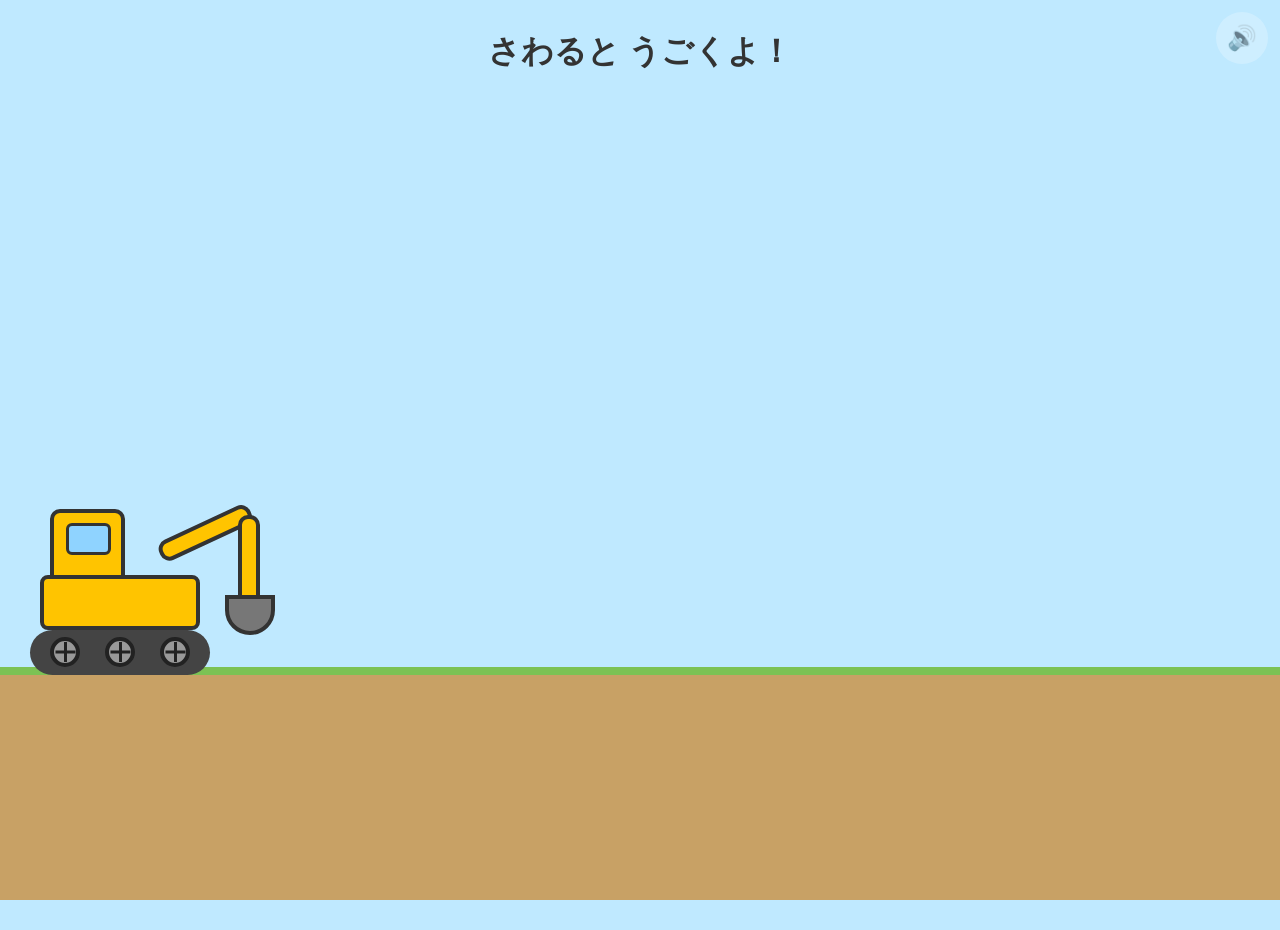
==== games/01-shovel/index.html @ 9fcbe7c7 "はたらくくるまゲームを初めて公開（トップ画面とショベルカー） - トップ画面（index.html）を追加 - ショベルカーのゲーム（games/01-shovel/index.html）を追加  C" ====
<!DOCTYPE html>
<html lang="ja">
<head>
  <meta charset="UTF-8">
  <!-- スマホやタブレットでもちょうどいい大きさで表示するための設定 -->
  <meta name="viewport" content="width=device-width, initial-scale=1.0, user-scalable=no">
  <title>はたらくくるま れんしゅう</title>

  <style>
    /* ===== 画面全体 ===== */
    html, body {
      touch-action: none;            /* 2本指の拡大・ダブルタップ拡大・スクロールを止める */
      overscroll-behavior: none;     /* 画面のはしを引っぱったときの「びよーん」を止める */
    }

    body {
      margin: 0;
      height: 100vh;                 /* 古いブラウザ用 */
      height: 100dvh;                /* アドレスバーの出し入れに合わせた高さ */
      overflow: hidden;              /* はみ出してもスクロールバーを出さない */
      background: #bfe9ff;           /* 空の色 */
      font-family: sans-serif;
      -webkit-user-select: none;     /* 連打しても文字が選択されないように（Safari用） */
      user-select: none;
      -webkit-touch-callout: none;   /* 長押ししてもメニューが出ないように（iPhone/iPad用） */
      -webkit-tap-highlight-color: transparent; /* タップ時の青いハイライトを消す */
    }

    /* 上に出すメッセージ */
    .message {
      text-align: center;
      font-size: clamp(20px, 6vw, 32px); /* 画面がせまいときは文字を少し小さく（20〜32px） */
      padding: 0 80px;               /* 右上の音ボタンと重ならないように、左右をあける */
      font-weight: bold;
      color: #333;
      margin-top: 30px;
      position: relative;            /* z-index を効かせるために必要 */
      z-index: 1;                    /* 車や地面と重なっても、文字を手前に出す */
    }

    /* 地面 */
    .ground {
      position: absolute;
      left: 0;
      right: 0;
      bottom: 0;
      height: 25vh;
      height: 25dvh;
      background: #c8a165;           /* 土の色 */
      border-top: 8px solid #7cc254; /* 草の色 */
    }

    /* ===== ショベルカー全体 =====
       3つの箱を重ねて、役割を分けています。
         .shovel        … 左右の「位置」を受け持つ（右に動く）
         .shovel-size   … 「大きさ」を受け持つ（小さい画面では縮める）
         .shovel-wobble … 「ぷるぷる」を受け持つ（待っているあいだ揺れる）
       1つの箱で全部やろうとすると、動きどうしがぶつかるためです。 */
    .shovel {
      position: absolute;
      left: 0;
      bottom: 25vh;
      bottom: 25dvh;                 /* 地面の上に乗せる */
      width: 260px;
      height: 200px;
      /* 動く速さ（transition）は、距離に合わせて JavaScript の moveTo で決めています */
    }

    .shovel-size,
    .shovel-wobble {
      position: absolute;
      inset: 0;                      /* 親の箱いっぱいに広げる */
    }

    .shovel-size {
      transform-origin: left bottom; /* 縮めるときは左下を基準にする（地面から浮かないように） */
    }

    .shovel-wobble {
      transform-origin: center bottom;
    }

    /* 待っているあいだ（.waiting が付いているあいだ）だけ、ぷるぷる揺らす */
    .shovel.waiting .shovel-wobble {
      animation: purupuru 0.5s ease-in-out infinite;
    }

    @keyframes purupuru {
      0%   { transform: translateY(0)    rotate(0deg); }
      25%  { transform: translateY(-4px) rotate(-1.5deg); }
      50%  { transform: translateY(0)    rotate(0deg); }
      75%  { transform: translateY(-4px) rotate(1.5deg); }
      100% { transform: translateY(0)    rotate(0deg); }
    }

    /* キャタピラ（足回り） */
    .track {
      position: absolute;
      left: 10px;
      bottom: 0;
      width: 180px;
      height: 45px;
      background: #444;
      border-radius: 25px;           /* 角を丸くしてカプセル形に */
    }

    /* キャタピラの中の車輪（丸） */
    .wheel {
      position: absolute;
      bottom: 8px;
      width: 30px;
      height: 30px;
      background: #999;
      border: 4px solid #222;
      border-radius: 50%;            /* 50% にすると丸になる */
      box-sizing: border-box;
    }
    .wheel1 { left: 20px; }
    .wheel2 { left: 75px; }
    .wheel3 { left: 130px; }

    /* 車体（黄色い四角） */
    .body {
      position: absolute;
      left: 20px;
      bottom: 45px;
      width: 160px;
      height: 55px;
      background: #ffc400;
      border: 4px solid #333;
      border-radius: 8px;
      box-sizing: border-box;
    }

    /* 運転席 */
    .cab {
      position: absolute;
      left: 30px;
      bottom: 96px;
      width: 75px;
      height: 70px;
      background: #ffc400;
      border: 4px solid #333;
      border-radius: 10px 10px 0 0;
      box-sizing: border-box;
    }

    /* 運転席の窓 */
    .window {
      position: absolute;
      left: 12px;
      top: 10px;
      width: 45px;
      height: 32px;
      background: #8fd3ff;
      border: 3px solid #333;
      border-radius: 6px;
      box-sizing: border-box;
    }

    /* アーム（腕）：ななめに傾けた細長い四角 */
    .arm {
      position: absolute;
      left: 140px;
      bottom: 110px;
      width: 100px;
      height: 22px;
      background: #ffc400;
      border: 4px solid #333;
      border-radius: 10px;
      box-sizing: border-box;
      transform-origin: left center; /* 左はしを支点にして回す */
      transform: rotate(-25deg);
    }

    /* 先っぽのアーム（下向き） */
    .arm2 {
      position: absolute;
      left: 218px;
      bottom: 70px;
      width: 22px;
      height: 90px;
      background: #ffc400;
      border: 4px solid #333;
      border-radius: 10px;
      box-sizing: border-box;
    }

    /* バケット（土をすくう部分） */
    .bucket {
      position: absolute;
      left: 205px;
      bottom: 40px;
      width: 50px;
      height: 40px;
      background: #777;
      border: 4px solid #333;
      border-radius: 0 0 25px 25px;  /* 下だけ丸くしてお椀の形に */
      box-sizing: border-box;
    }

    /* ===== 車輪が回る ===== */
    /* 車輪の中の十字の線（スポーク）。これがあると、回っているのが目で見てわかる */
    .wheel::before,
    .wheel::after {
      content: "";
      position: absolute;
      left: 50%;
      top: 1px;
      bottom: 1px;
      width: 3px;
      margin-left: -1.5px;
      background: #222;
    }
    .wheel::after {
      transform: rotate(90deg);      /* 2本目は横向きにして十字にする */
    }

    /* 車が動いているあいだ（.moving が付いているあいだ）だけ、車輪を回す */
    .shovel.moving .wheel {
      animation: kururu 0.5s linear infinite;
    }
    @keyframes kururu {
      from { transform: rotate(0deg); }
      to   { transform: rotate(360deg); }
    }

    /* ===== アームが動く ===== */
    /* アーム・先っぽのアーム・バケットをひとまとめにした箱。
       アームのつけね（左から140px、上から79px）を支点にして回す */
    .arm-group {
      position: absolute;
      inset: 0;
      transform-origin: 140px 79px;
    }
    /* .scoop が付いたら、1回だけ「ガシャン」と下がって戻る */
    .arm-group.scoop {
      animation: gashan 0.5s ease-in-out;
    }
    @keyframes gashan {
      0%   { transform: rotate(0deg); }
      40%  { transform: rotate(20deg); }  /* 下がりきったところ（ここで「ガシャン」の音） */
      100% { transform: rotate(0deg); }
    }

    /* ===== 音を消すボタン（右上） ===== */
    .mute-btn {
      position: fixed;
      top: 12px;
      right: 12px;
      z-index: 2;                    /* いちばん手前に出す */
      width: 52px;
      height: 52px;
      padding: 0;
      border: 3px solid transparent;
      border-radius: 50%;
      background: rgba(255, 255, 255, 0.4);
      font-size: 24px;
      line-height: 1;
      opacity: 0.6;                  /* 音が出ているときは目立たせない（子どもが気にしないように） */
      cursor: pointer;
      transition: transform 0.2s;
    }
    /* 長押ししているあいだ、2秒かけて少しずつ大きくなる（「押せているよ」の合図） */
    .mute-btn.pressing {
      transform: scale(1.3);
      transition: transform 2s linear;
    }
    /* 音を消しているときは、はっきり見えるようにする */
    .mute-btn.muted {
      width: 64px;
      height: 64px;
      font-size: 32px;
      opacity: 1;
      background: #fff;
      border-color: #e53935;         /* 赤いふち */
    }
  </style>
</head>
<body>

  <div class="message">さわると うごくよ！</div>

  <!-- 音を消すボタン（大人用。2秒長押しで切り替え） -->
  <button class="mute-btn" id="muteBtn" type="button" aria-label="おとを けす（2びょう ながおし）">🔊</button>

  <div class="ground"></div>

  <!-- ショベルカー本体（パーツの組み合わせ） -->
  <div class="shovel waiting" id="shovel">
    <div class="shovel-size" id="shovelSize">
      <div class="shovel-wobble">
        <!-- アームの3つの部品は、いっしょに動くように1つの箱にまとめる -->
        <div class="arm-group" id="armGroup">
          <div class="arm"></div>
          <div class="arm2"></div>
          <div class="bucket"></div>
        </div>
        <div class="track">
          <div class="wheel wheel1"></div>
          <div class="wheel wheel2"></div>
          <div class="wheel wheel3"></div>
        </div>
        <div class="body"></div>
        <div class="cab">
          <div class="window"></div>
        </div>
      </div>
    </div>
  </div>

  <script>
    // ===== 設定（数字を変えると動きが変わります） =====
    const CAR_WIDTH = 260;   // ショベルカーのもともとの横幅（ピクセル）
    const START_X = 20;      // スタート地点（左からの距離）
    const TAPS_TO_END = 6;   // だいたい何回さわると右はしに着くか
                             // （スマホでは1歩の最低距離40pxがあるので、少し少なくなります）
    const MOVE_TIME = 600;   // ふつうの1歩にかかる時間（ミリ秒）
    const MAX_MOVE_TIME = 1500; // 画面の外を回るときの1回の移動の上限（ミリ秒）。待ち時間が長くなりすぎないように
    const WAIT_TIME = 1500;  // さわらなくなってから、ぷるぷるを始めるまでの時間（ミリ秒）

    // ----- 音の設定 -----
    const VOLUME = 0.5;          // 全体の音量（0〜1。0.5 = 最大の半分くらい）
    const MAX_VOICES = 3;        // 同時に鳴らす音の数の上限（連打しても音が重なりすぎないように）
    const LONG_PRESS_TIME = 2000; // 音を消すボタンの長押し時間（ミリ秒）

    // ショベルカーの部品を取り出す
    const shovel = document.getElementById("shovel");
    const shovelSize = document.getElementById("shovelSize");
    const armGroup = document.getElementById("armGroup");
    const muteBtn = document.getElementById("muteBtn");

    let x = START_X;       // いまの位置
    let scale = 1;         // いまの大きさ（1 = もとの大きさ）
    let busy = false;      // 画面の外を回っているあいだは true（そのあいだはさわっても動かない）
    let waitTimer = null;  // ぷるぷるを始めるタイマー
    let movingTimer = null; // 車輪の回転を止めるタイマー

    // 画面の大きさに合わせて、ショベルカーの大きさを決める
    function updateSize() {
      scale = Math.min(1, window.innerWidth / 600, window.innerHeight / 500);
      scale = Math.max(0.5, scale); // 小さくなりすぎないように
      shovelSize.style.transform = "scale(" + scale + ")";
    }

    // いまの見た目の横幅
    function carWidth() {
      return CAR_WIDTH * scale;
    }

    // ショベルカーを newX の位置へ、duration ミリ秒かけて動かす
    // duration が 0 のときは、アニメーションなしで一瞬で移動する
    function moveTo(newX, duration) {
      x = newX;
      if (duration === 0) {
        shovel.style.transition = "none";
        shovel.style.transform = "translateX(" + x + "px)";
        shovel.offsetWidth;              // ブラウザに一度反映させるおまじない
      } else {
        shovel.style.transition = "transform " + duration + "ms ease-out";
        shovel.style.transform = "translateX(" + x + "px)";

        // 動いているあいだだけ車輪を回す（duration ミリ秒たったら止める）
        shovel.classList.add("moving");
        clearTimeout(movingTimer);
        movingTimer = setTimeout(function () {
          shovel.classList.remove("moving");
        }, duration);
      }
    }

    // アームを1回「ガシャン」と動かす
    function scoopArm() {
      armGroup.classList.remove("scoop");
      armGroup.offsetWidth;              // おまじない（連打しても、アニメーションを最初からやり直せるように）
      armGroup.classList.add("scoop");
    }

    // distance ピクセル動くのにかける時間を決める
    // ふつうの1歩（step）と同じ速さになるように、距離に比例させる（ただし上限あり）
    function timeFor(distance, step) {
      return Math.min(MAX_MOVE_TIME, MOVE_TIME * distance / step);
    }

    // ぷるぷるを止める
    function stopWaiting() {
      clearTimeout(waitTimer);
      shovel.classList.remove("waiting");
    }

    // しばらくしたら、ぷるぷるを始める
    function startWaitingLater(delay) {
      clearTimeout(waitTimer);
      waitTimer = setTimeout(function () {
        shovel.classList.add("waiting");
      }, delay);
    }

    // =====================================================
    // 音（ブラウザの機能 Web Audio API で、その場で音を作る）
    // =====================================================
    let audioCtx = null;    // 音を作る道具（最初に画面を触ったときに用意する）
    let master = null;      // 全体の音量つまみ
    let noiseBuffer = null; // 「シャッ」という音のもとになる「ザーッ」という音
    let voices = 0;         // いま鳴っている音の数
    let muted = false;      // 音を消しているか

    // 音を作る道具を用意する（ブラウザの決まりで、画面を触る前は音を出せない）
    function getAudio() {
      if (!audioCtx) {
        const AC = window.AudioContext || window.webkitAudioContext;
        if (!AC) return null;            // 音に対応していないブラウザでは何もしない
        audioCtx = new AC();

        master = audioCtx.createGain();
        master.gain.value = muted ? 0 : VOLUME;
        master.connect(audioCtx.destination); // スピーカーにつなぐ

        // 「ザーッ」という音（0.3秒分）を作っておく
        const length = Math.floor(audioCtx.sampleRate * 0.3);
        noiseBuffer = audioCtx.createBuffer(1, length, audioCtx.sampleRate);
        const data = noiseBuffer.getChannelData(0);
        for (let i = 0; i < data.length; i++) {
          data[i] = Math.random() * 2 - 1;
        }
      }
      // 動いていなければ動かす。「一時停止（suspended）」のほか、
      // iPhone/iPad ではほかのアプリから戻ったときなどに「中断（interrupted）」になることがある
      if (audioCtx.state !== "running") audioCtx.resume();
      return audioCtx;
    }

    // 音を鳴らしてよいか確かめて、準備する
    //   seconds   … その音の長さ（秒）
    //   important … true なら、同時に鳴る数の上限に関係なく鳴らす（走りぬけ・戻ってきた音）
    // 鳴らせないとき（音を消している・上限に達している）は null を返す
    function beginSound(seconds, important) {
      if (muted) return null;
      if (!important && voices >= MAX_VOICES) return null;
      const ctx = getAudio();
      if (!ctx) return null;

      voices++;
      setTimeout(function () { voices--; }, seconds * 1000); // 鳴り終わったら数を減らす
      return ctx;
    }

    // 「ポー」のような音を1つ鳴らす部品
    //   type      … 音色（"sine" やわらかい / "triangle" 少し明るい / "sawtooth" ブーッとした音）
    //   freqStart → freqEnd … 音の高さ（だんだん変わる）
    //   start     … 鳴らし始める時刻、length … 長さ（秒）、peak … 大きさ
    //   filterFreq … 指定すると、キンキンする高い音を削ってやわらかくする（使わないときは 0）
    //   holdRatio … 長さのうち、どこまで同じ大きさを保つか（省略すると 0.5 = 半分まで）。
    //               0 にすると、鳴った瞬間から小さくなっていく（金属が響くような音）
    function tone(ctx, type, freqStart, freqEnd, start, length, peak, filterFreq, holdRatio) {
      if (holdRatio === undefined) holdRatio = 0.5;
      const osc = ctx.createOscillator();   // 音のもと
      const gain = ctx.createGain();        // 音の大きさ
      osc.type = type;
      osc.frequency.setValueAtTime(freqStart, start);
      osc.frequency.exponentialRampToValueAtTime(freqEnd, start + length);

      // ふわっと始まって、少し続いて、ふわっと終わる（「ブツッ」という雑音を防ぐ）
      gain.gain.setValueAtTime(0.0001, start);
      gain.gain.linearRampToValueAtTime(peak, start + 0.02);
      gain.gain.setValueAtTime(peak, start + Math.max(0.02, length * holdRatio));
      gain.gain.exponentialRampToValueAtTime(0.0001, start + length);

      osc.connect(gain);
      let last = gain;
      if (filterFreq) {
        const filter = ctx.createBiquadFilter();
        filter.type = "lowpass";
        filter.frequency.value = filterFreq;
        gain.connect(filter);
        last = filter;
      }
      last.connect(master);

      osc.start(start);
      osc.stop(start + length + 0.05);
    }

    // 「シャッ」という音を1つ鳴らす部品
    function noise(ctx, start, length, peak, bandFreq) {
      const src = ctx.createBufferSource();
      src.buffer = noiseBuffer;
      const filter = ctx.createBiquadFilter();
      filter.type = "bandpass";              // 決まった高さのあたりだけを残す
      filter.frequency.value = bandFreq;
      const gain = ctx.createGain();
      gain.gain.setValueAtTime(0.0001, start);
      gain.gain.linearRampToValueAtTime(peak, start + 0.01);
      gain.gain.exponentialRampToValueAtTime(0.0001, start + length);

      src.connect(filter);
      filter.connect(gain);
      gain.connect(master);
      src.start(start);
      src.stop(start + length + 0.05);
    }

    // 触ったときの音：エンジン「ブッ」＋ アームの「ガシャン」
    function playTapSound() {
      const ctx = beginSound(0.6, false);
      if (!ctx) return;
      const t = ctx.currentTime;
      // ブーン（エンジン）。走りぬけの「ブーーン」と同じ作り方で、短め・高さの上がり方は控えめ
      tone(ctx, "sawtooth", 80, 120, t, 0.45, 0.5, 700);

      // ここから「ガシャン」（アームが下がりきったとき = 0.2秒後）
      const g = t + 0.2;
      tone(ctx, "sawtooth", 160, 120, g, 0.08, 0.5, 1200);  // ガ（ジャリッとした音）
      noise(ctx, g, 0.06, 0.5, 1200);                        // ガ（「ザッ」という音を重ねて、にごらせる）
      noise(ctx, g + 0.06, 0.25, 0.45, 4500);                // シャ（長めの「シャー」）
      tone(ctx, "triangle", 1040, 1040, g + 0.06, 0.3, 0.05, 0, 0); // ン（金属の響き。強いと「カン」に聞こえるので、ほんの少しだけ）
      tone(ctx, "triangle", 1480, 1480, g + 0.06, 0.25, 0.04, 0, 0);
    }

    // 右はしから走りぬけるときの音：「ブーーン」（seconds 秒）
    function playDriveSound(seconds) {
      const ctx = beginSound(seconds, true);
      if (!ctx) return;
      tone(ctx, "sawtooth", 80, 160, ctx.currentTime, seconds, 0.5, 700);
    }

    // 左から戻ってきたときの音：「ピポッ♪」
    function playArriveSound() {
      const ctx = beginSound(0.35, true);
      if (!ctx) return;
      const t = ctx.currentTime;
      tone(ctx, "sine", 880, 880, t, 0.14, 0.4);            // ピ
      tone(ctx, "sine", 1320, 1320, t + 0.15, 0.18, 0.4);   // ポッ
    }

    // =====================================================
    // 音を消すボタン（2秒長押しで切り替え）
    // =====================================================
    let pressTimer = null;

    function setMuted(value) {
      muted = value;
      muteBtn.textContent = muted ? "🔇" : "🔊";
      muteBtn.classList.toggle("muted", muted);
      muteBtn.setAttribute("aria-label",
        muted ? "おとを だす（2びょう ながおし）" : "おとを けす（2びょう ながおし）");
      if (master) master.gain.value = muted ? 0 : VOLUME; // 鳴っている音もすぐ消す
    }

    // 押し始めたら、2秒タイマーをスタート
    muteBtn.addEventListener("pointerdown", function (e) {
      // 指で触ると、ブラウザは「指を離すまでボタンを触り続けている」とみなす（ポインターキャプチャ）。
      // そのままだと指がボタンの外にずれても気づけないので、これを解除して、外に出たら取り消せるようにする
      if (muteBtn.hasPointerCapture(e.pointerId)) {
        muteBtn.releasePointerCapture(e.pointerId);
      }
      muteBtn.classList.add("pressing");
      clearTimeout(pressTimer);
      pressTimer = setTimeout(function () {
        muteBtn.classList.remove("pressing");
        setMuted(!muted);
      }, LONG_PRESS_TIME);
    });

    // 2秒たつ前に指を離したり、ボタンの外に指がずれたりしたら、取り消す
    function cancelPress() {
      clearTimeout(pressTimer);
      muteBtn.classList.remove("pressing");
    }
    muteBtn.addEventListener("pointerup", cancelPress);
    muteBtn.addEventListener("pointerleave", cancelPress);
    muteBtn.addEventListener("pointercancel", cancelPress);
    // 長押ししても、パソコンの右クリックメニューのようなものが出ないようにする
    muteBtn.addEventListener("contextmenu", function (e) {
      e.preventDefault();
    });

    // iPhone や iPad では、指を「離したとき」でないと音の準備ができないことがあるので、ここでも準備する
    document.addEventListener("pointerup", function () {
      getAudio();
    });

    // =====================================================
    // 画面のどこかに指（またはマウス）がふれた瞬間の動き
    // =====================================================
    document.addEventListener("pointerdown", function (e) {
      // 音を消すボタンを触ったときは、車は動かさない
      if (e.target.closest("#muteBtn")) return;
      // 手のひらで何本もの指が同時にふれても、1本目の指だけに反応する
      if (!e.isPrimary) return;
      if (busy) return; // 画面の外を回っているあいだは何もしない

      stopWaiting();

      // 1回に進む距離：画面の広さに合わせて、だいたい TAPS_TO_END 回で右はしに着くようにする
      const step = Math.max(40, (window.innerWidth - carWidth() - START_X) / TAPS_TO_END);
      const nextX = x + step;

      // 「+ 1」は、小数の計算でごくわずかにはみ出したときも「おさまる」と判定するためのゆとり
      if (nextX + carWidth() <= window.innerWidth + 1) {
        // まだ画面の中におさまる → ふつうに進む（アームもガシャン）
        moveTo(nextX, MOVE_TIME);
        scoopArm();
        playTapSound();
        startWaitingLater(WAIT_TIME);
      } else {
        // 右はしに着いた → 右の外まで走りぬけて、左の外から戻ってくる
        busy = true;

        // ① 右の外へ走りぬける（距離に合わせた時間で）
        const exitX = window.innerWidth + 20;
        const exitTime = timeFor(exitX - x, step);
        moveTo(exitX, exitTime);
        scoopArm();
        playDriveSound(exitTime / 1000);           // 「ブーーン」（ミリ秒 → 秒に直して渡す）

        setTimeout(function () {
          // ② 見えないところで左の外へ移す
          const enterFromX = -carWidth() - 20;
          moveTo(enterFromX, 0);

          // ③ 左からスーッと入ってくる（距離に合わせた時間で）
          const enterTime = timeFor(START_X - enterFromX, step);
          moveTo(START_X, enterTime);

          setTimeout(function () {
            playArriveSound();                       // 「ピポッ♪」
            busy = false;                            // ④ またさわれるようにする
            startWaitingLater(WAIT_TIME);
          }, enterTime);
        }, exitTime);
      }
    });

    // 画面を回転させたり、ウィンドウの大きさを変えたりしたとき
    window.addEventListener("resize", function () {
      updateSize();
      // 画面からはみ出していたら、見える位置に戻す
      if (!busy && x + carWidth() > window.innerWidth) {
        moveTo(Math.max(START_X, window.innerWidth - carWidth()), 0);
      }
    });

    // 最初の準備
    updateSize();
    moveTo(START_X, 0);
  </script>

</body>
</html>
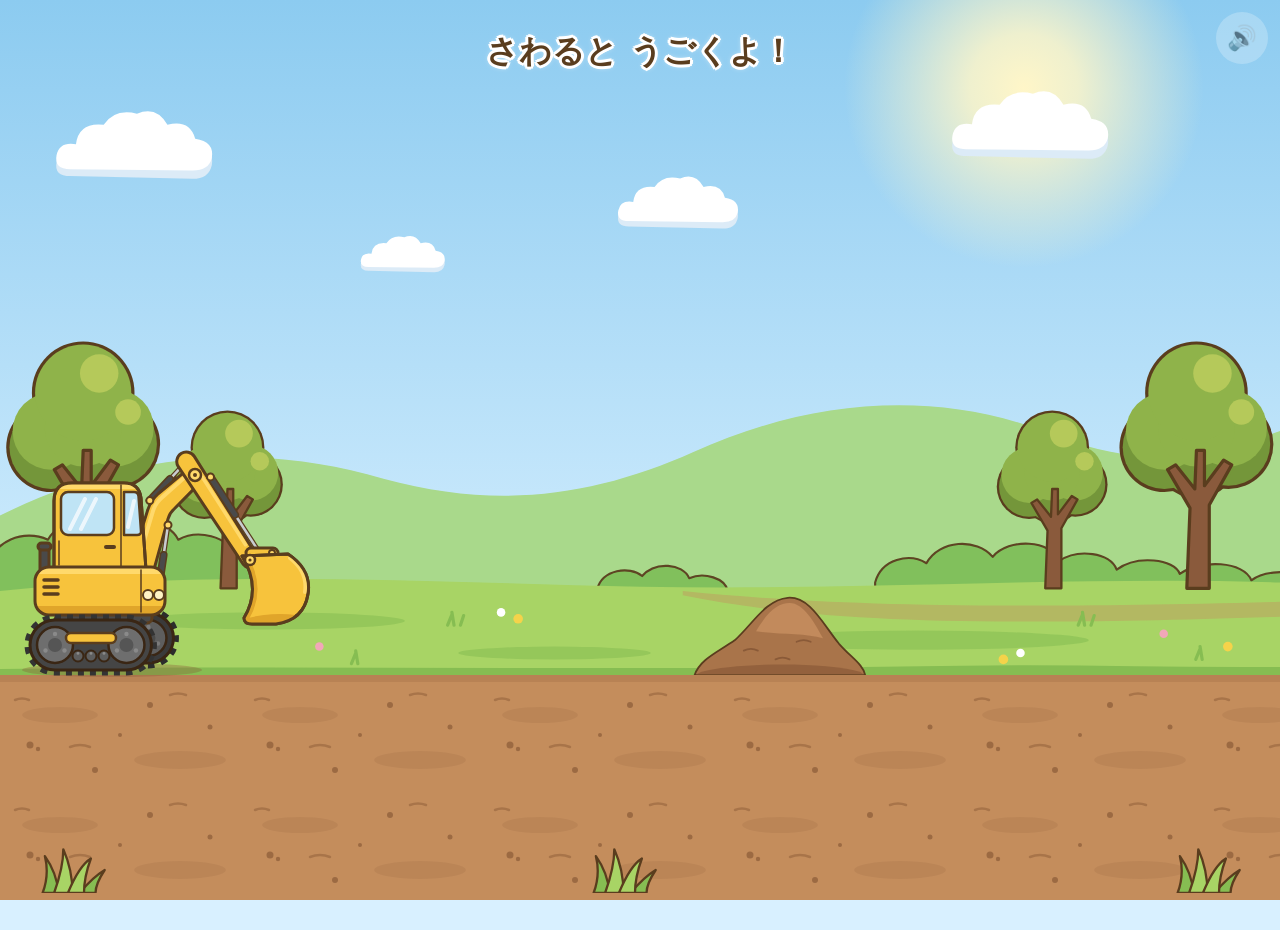
==== commit 811d79be: "【途中版】ショベルカーと背景を SVG で描き直した版 - ショベルカー：お手本に近い形に描き直し、アームが関節ごとにすくう動きに - 背景：空・太陽・雲・丘・木・草地・土の山を描き直し - タブの名" ====
--- a/games/01-shovel/index.html
+++ b/games/01-shovel/index.html
@@ -4,7 +4,7 @@
   <meta charset="UTF-8">
   <!-- スマホやタブレットでもちょうどいい大きさで表示するための設定 -->
   <meta name="viewport" content="width=device-width, initial-scale=1.0, user-scalable=no">
-  <title>はたらくくるま れんしゅう</title>
+  <title>しょべるかー</title>
 
   <style>
     /* ===== 画面全体 ===== */
@@ -18,7 +18,7 @@
       height: 100vh;                 /* 古いブラウザ用 */
       height: 100dvh;                /* アドレスバーの出し入れに合わせた高さ */
       overflow: hidden;              /* はみ出してもスクロールバーを出さない */
-      background: #bfe9ff;           /* 空の色 */
+      background: #d8f0ff;           /* 空の色（背景の絵が出るまでの、念のための色） */
       font-family: sans-serif;
       -webkit-user-select: none;     /* 連打しても文字が選択されないように（Safari用） */
       user-select: none;
@@ -32,13 +32,127 @@
       font-size: clamp(20px, 6vw, 32px); /* 画面がせまいときは文字を少し小さく（20〜32px） */
       padding: 0 80px;               /* 右上の音ボタンと重ならないように、左右をあける */
       font-weight: bold;
-      color: #333;
+      /* 端末に入っている、丸みのある書体を先に試す（なければ ふつうの書体）。外から読み込まない */
+      font-family: "Hiragino Maru Gothic ProN", "BIZ UDPGothic", system-ui, sans-serif;
+      color: #5a3d1e;                /* こげ茶（車の線と同じ色） */
+      /* 白いふちどり：白い影を上下左右ななめに少しずつずらして重ねる */
+      text-shadow:
+        3px 0 0 #fff, -3px 0 0 #fff, 0 3px 0 #fff, 0 -3px 0 #fff,
+        2px 2px 0 #fff, -2px 2px 0 #fff, 2px -2px 0 #fff, -2px -2px 0 #fff,
+        0 0 6px #fff;
       margin-top: 30px;
       position: relative;            /* z-index を効かせるために必要 */
       z-index: 1;                    /* 車や地面と重なっても、文字を手前に出す */
     }
 
-    /* 地面 */
+    /* =====================================================
+       背景（2つの層）
+         .scenery … 上 75%：空・太陽・雲・丘・茂み・木・草地・土の山
+         .ground  … 下 25%：土と小石（ショベルカーはこの上のふちを走る）
+       ===================================================== */
+    .scenery {
+      position: absolute;
+      left: 0;
+      right: 0;
+      top: 0;
+      /* 地面の層と 2px 重ねる（画面の高さが端数のとき、境目に 1px のすき間が出ないように）。
+         重なった 2px は、あとに書いてある地面の層の下にかくれる */
+      height: calc(75vh + 2px);
+      height: calc(75dvh + 2px);
+      overflow: hidden;              /* 雲などのはみ出しを切る */
+      /* 丘の絵の高さ。横幅の 1/3 か、この層の高さの 42% の、大きいほう（ただし 92% まで）。
+         こうすると、丘の絵はいつも「高さ」に合わせて縮むので、木の根もとの高さを % で合わせられる */
+      --hills: min(max(33.4vw, 42%), 92%);
+      /* 太陽（右上。輪郭なしで、ふんわりにじむだけ）と、空のグラデーション（上が濃く、下がうすい） */
+      background:
+        radial-gradient(circle 20vmin at 80% 13%,
+          #fff6c8 0%, rgba(255, 246, 200, 0.85) 30%, rgba(255, 246, 200, 0) 100%),
+        linear-gradient(#8ccbf0 0%, #d8f0ff 100%);
+    }
+
+    /* 縦長の画面（スマホ縦・タブレット縦）では、丘を高めにして、上半分が空だけにならないようにする。
+       木は .trees の「26vw まで」の上限があるので、大きくなりすぎない */
+    @media (orientation: portrait) {
+      .scenery { --hills: min(max(33.4vw, 56%), 92%); }
+    }
+
+    /* 雲：画面2つぶんの横長の帯に、同じ並びを2回くり返して置き、とてもゆっくり左へ流す。
+       帯の半分（= 画面1つぶん）動いたところで最初に戻るので、つなぎ目が見えない。
+       雲の帯は、上から 84px より下に置く。上の文字（上から 30〜75px くらい）と、
+       右上の音を消すボタン（上から 12〜76px）の後ろを、雲が流れて通らないようにするため。
+       帯の高さは「空の層の高さ − 84px − 丘の高さの 6割」（丘の上のほうまで雲を散らす）。
+       雲は帯の中の % で置くので、画面の縦横が変わっても、帯の中におさまる */
+    .clouds {
+      position: absolute;
+      left: 0;
+      top: 84px;
+      width: 200%;
+      height: max(60px, calc(100% - 84px - var(--hills) * 0.6));
+      animation: kumo 160s linear infinite; /* 1周 160秒 */
+    }
+    @keyframes kumo {
+      from { transform: translateX(0); }
+      to   { transform: translateX(-50%); }
+    }
+    .cloud {
+      position: absolute;
+      display: block;
+      height: auto;
+      aspect-ratio: 120 / 56;
+    }
+    .cloud-l { width: clamp(100px, 13vw, 200px); }
+    .cloud-m { width: clamp(80px, 10vw, 150px); }
+    .cloud-s { width: clamp(60px, 7vw, 110px); }
+
+    /* 低い雲：縦長の画面だけに出す（空が広いので、少し下にも雲を散らす） */
+    .cloud-low { display: none; }
+    @media (orientation: portrait) {
+      .cloud-low { display: block; }
+    }
+
+    /* 高さの低い画面（スマホ横向きなど）：空がせまいので、雲を小さく・少なくする */
+    @media (max-height: 500px) {
+      .cloud-l { width: 76px; }
+      .cloud-m { width: 60px; }
+      .cloud-s { display: none; }
+    }
+
+    /* 丘・茂み・草地（下のはしを、地面の上のふちにぴったり合わせる） */
+    .hills {
+      position: absolute;
+      left: 0;
+      bottom: 0;
+      width: 100%;
+      height: var(--hills);
+      display: block;
+    }
+
+    /* 木（左右に2本ずつ）。画面のはしに合わせて置くので、どの画面でも左右に見える。
+       根もとは、丘の絵の草地のおくのふち（丘の絵の高さの 20% のところ）に合わせる */
+    .trees {
+      position: absolute;
+      bottom: calc(var(--hills) * 0.2);
+      height: min(calc(var(--hills) * 0.6), 26vw); /* スマホ縦向きで大きくなりすぎないように */
+      width: auto;
+      aspect-ratio: 200 / 160;
+      display: block;
+    }
+    .trees-left  { left: -1vw; }
+    .trees-right { right: -1vw; }
+
+    /* 土の山：まん中より少し右の奥。大きさはショベルカーの高さの 4割くらい（半分以下） */
+    .mound {
+      position: absolute;
+      left: 54%;
+      bottom: 0;
+      /* ショベルカーの高さ（220px × 縮小率 0.5〜1）の 0.4 倍 */
+      height: max(44px, min(88px, 14.6vw, 17.6vh));
+      width: auto;
+      aspect-ratio: 200 / 100;
+      display: block;
+    }
+
+    /* 地面（下 25%） */
     .ground {
       position: absolute;
       left: 0;
@@ -46,8 +160,36 @@
       bottom: 0;
       height: 25vh;
       height: 25dvh;
-      background: #c8a165;           /* 土の色 */
-      border-top: 8px solid #7cc254; /* 草の色 */
+      background: #c48d5c;           /* 土の色 */
+      overflow: hidden;
+    }
+    .ground-svg {
+      position: absolute;
+      inset: 0;
+      width: 100%;
+      height: 100%;
+      display: block;
+    }
+
+    /* 手前の草の株（左下・下のまん中・右下）。ショベルカーより奥に描く */
+    .tuft {
+      position: absolute;
+      bottom: 3%;
+      height: clamp(24px, 6vh, 46px);
+      width: auto;
+      aspect-ratio: 60 / 40;
+      display: block;
+    }
+    .tuft-left   { left: 3%; }
+    .tuft-center { left: 46%; }
+    .tuft-right  { right: 3%; }
+
+    /* 木・雲・草の株の形を1か所に書いておくための、見えない SVG */
+    .svg-defs {
+      position: absolute;
+      width: 0;
+      height: 0;
+      overflow: hidden;
     }
 
     /* ===== ショベルカー全体 =====
@@ -55,14 +197,16 @@
          .shovel        … 左右の「位置」を受け持つ（右に動く）
          .shovel-size   … 「大きさ」を受け持つ（小さい画面では縮める）
          .shovel-wobble … 「ぷるぷる」を受け持つ（待っているあいだ揺れる）
-       1つの箱で全部やろうとすると、動きどうしがぶつかるためです。 */
+       1つの箱で全部やろうとすると、動きどうしがぶつかるためです。
+       （次の工程の「指マーク」は、.shovel の中で .shovel-wobble の外に置く予定。
+         そうすると車といっしょに左右に動き、ぷるぷるの揺れは受けない） */
     .shovel {
       position: absolute;
       left: 0;
       bottom: 25vh;
       bottom: 25dvh;                 /* 地面の上に乗せる */
-      width: 260px;
-      height: 200px;
+      width: 300px;                  /* JavaScript の CAR_WIDTH と同じにする */
+      height: 220px;
       /* 動く速さ（transition）は、距離に合わせて JavaScript の moveTo で決めています */
     }
 
@@ -78,6 +222,17 @@
 
     .shovel-wobble {
       transform-origin: center bottom;
+    }
+
+    /* ショベルカーの絵（SVG）。アームが動いて枠の外に出ても切れないように overflow: visible */
+    .shovel-svg {
+      position: absolute;
+      left: 0;
+      top: 0;
+      width: 300px;
+      height: 220px;
+      overflow: visible;
+      display: block;
     }
 
     /* 待っているあいだ（.waiting が付いているあいだ）だけ、ぷるぷる揺らす */
@@ -93,154 +248,69 @@
       100% { transform: translateY(0)    rotate(0deg); }
     }
 
-    /* キャタピラ（足回り） */
-    .track {
-      position: absolute;
-      left: 10px;
-      bottom: 0;
-      width: 180px;
-      height: 45px;
-      background: #444;
-      border-radius: 25px;           /* 角を丸くしてカプセル形に */
-    }
-
-    /* キャタピラの中の車輪（丸） */
-    .wheel {
-      position: absolute;
-      bottom: 8px;
-      width: 30px;
-      height: 30px;
-      background: #999;
-      border: 4px solid #222;
-      border-radius: 50%;            /* 50% にすると丸になる */
-      box-sizing: border-box;
-    }
-    .wheel1 { left: 20px; }
-    .wheel2 { left: 75px; }
-    .wheel3 { left: 130px; }
-
-    /* 車体（黄色い四角） */
-    .body {
-      position: absolute;
-      left: 20px;
-      bottom: 45px;
-      width: 160px;
-      height: 55px;
-      background: #ffc400;
-      border: 4px solid #333;
-      border-radius: 8px;
-      box-sizing: border-box;
-    }
-
-    /* 運転席 */
-    .cab {
-      position: absolute;
-      left: 30px;
-      bottom: 96px;
-      width: 75px;
-      height: 70px;
-      background: #ffc400;
-      border: 4px solid #333;
-      border-radius: 10px 10px 0 0;
-      box-sizing: border-box;
-    }
-
-    /* 運転席の窓 */
-    .window {
-      position: absolute;
-      left: 12px;
-      top: 10px;
-      width: 45px;
-      height: 32px;
-      background: #8fd3ff;
-      border: 3px solid #333;
-      border-radius: 6px;
-      box-sizing: border-box;
-    }
-
-    /* アーム（腕）：ななめに傾けた細長い四角 */
-    .arm {
-      position: absolute;
-      left: 140px;
-      bottom: 110px;
-      width: 100px;
-      height: 22px;
-      background: #ffc400;
-      border: 4px solid #333;
-      border-radius: 10px;
-      box-sizing: border-box;
-      transform-origin: left center; /* 左はしを支点にして回す */
-      transform: rotate(-25deg);
-    }
-
-    /* 先っぽのアーム（下向き） */
-    .arm2 {
-      position: absolute;
-      left: 218px;
-      bottom: 70px;
-      width: 22px;
-      height: 90px;
-      background: #ffc400;
-      border: 4px solid #333;
-      border-radius: 10px;
-      box-sizing: border-box;
-    }
-
-    /* バケット（土をすくう部分） */
-    .bucket {
-      position: absolute;
-      left: 205px;
-      bottom: 40px;
-      width: 50px;
-      height: 40px;
-      background: #777;
-      border: 4px solid #333;
-      border-radius: 0 0 25px 25px;  /* 下だけ丸くしてお椀の形に */
-      box-sizing: border-box;
-    }
-
-    /* ===== 車輪が回る ===== */
-    /* 車輪の中の十字の線（スポーク）。これがあると、回っているのが目で見てわかる */
-    .wheel::before,
-    .wheel::after {
-      content: "";
-      position: absolute;
-      left: 50%;
-      top: 1px;
-      bottom: 1px;
-      width: 3px;
-      margin-left: -1.5px;
-      background: #222;
-    }
-    .wheel::after {
-      transform: rotate(90deg);      /* 2本目は横向きにして十字にする */
-    }
-
-    /* 車が動いているあいだ（.moving が付いているあいだ）だけ、車輪を回す */
-    .shovel.moving .wheel {
+    /* ===== SVG の部品を回すときの決まり =====
+       回したい部品は、まず「関節（回る中心）の場所へ translate で移した <g>」の中に入れ、
+       その中で、関節が (0, 0) になるように描いてあります。
+       そのうえで、中の <g> を回すと、(0, 0) = 関節を中心に回ります。
+       （iPhone の Safari で回る中心がずれないように、transform-origin の計算にたよらない方法） */
+    .spin,
+    .boom-rot,
+    .stick-rot,
+    .bucket-rot {
+      transform-origin: 0 0;         /* SVG ではもともと 0 0。念のため書いておく */
+    }
+
+    /* ===== 車輪とローラーが回る（動いているあいだ .moving が付く） ===== */
+    .shovel.moving .spin {
       animation: kururu 0.5s linear infinite;
+    }
+    .shovel.moving .spin-fast {
+      animation-duration: 0.3s;      /* 小さいローラーは速めに回す */
     }
     @keyframes kururu {
       from { transform: rotate(0deg); }
       to   { transform: rotate(360deg); }
     }
 
-    /* ===== アームが動く ===== */
-    /* アーム・先っぽのアーム・バケットをひとまとめにした箱。
-       アームのつけね（左から140px、上から79px）を支点にして回す */
-    .arm-group {
-      position: absolute;
-      inset: 0;
-      transform-origin: 140px 79px;
-    }
-    /* .scoop が付いたら、1回だけ「ガシャン」と下がって戻る */
-    .arm-group.scoop {
-      animation: gashan 0.5s ease-in-out;
-    }
-    @keyframes gashan {
+    /* キャタピラのでこぼこ：点線のずらし位置を動かして、流れるように見せる。
+       1つぶん（でこぼこ 6 ＋ すき間 6 = 12）動いたら最初に戻るので、つなぎ目が見えない */
+    .shovel.moving .tread {
+      animation: gotogoto 0.25s linear infinite;
+    }
+    @keyframes gotogoto {
+      from { stroke-dashoffset: 0; }
+      to   { stroke-dashoffset: -12; }
+    }
+
+    /* ===== アームが動く「ガシャン」 =====
+       #armGroup に .scoop が付いたら、関節ごとに1回だけ動いて戻る（0.5秒）。
+       40%（= 0.2秒）で下がりきる。音の「ガシャン」もここで鳴る。
+       入れ子なので角度は足し算になる（バケットは合わせて 9 + 11 + 18 = 38度）。
+       アニメーションが終わると、もとの形（0度）に戻る */
+    #armGroup.scoop .boom-rot   { animation: boomGashan   0.5s ease-in-out; }
+    #armGroup.scoop .stick-rot  { animation: stickGashan  0.5s ease-in-out; }
+    #armGroup.scoop .bucket-rot { animation: bucketGashan 0.5s ease-in-out; }
+    @keyframes boomGashan {
       0%   { transform: rotate(0deg); }
-      40%  { transform: rotate(20deg); }  /* 下がりきったところ（ここで「ガシャン」の音） */
+      40%  { transform: rotate(9deg); }   /* ブームが少し下がる */
       100% { transform: rotate(0deg); }
+    }
+    @keyframes stickGashan {
+      0%   { transform: rotate(0deg); }
+      40%  { transform: rotate(11deg); }  /* スティックが手前に引かれる */
+      100% { transform: rotate(0deg); }
+    }
+    @keyframes bucketGashan {
+      0%   { transform: rotate(0deg); }
+      40%  { transform: rotate(18deg); }  /* バケットがくるっと土をすくう */
+      55%  { transform: rotate(18deg); }  /* 少しだけ止まって「すくった」感じを出す */
+      100% { transform: rotate(0deg); }
+    }
+
+    /* ===== 動きを減らす設定の端末では、ぷるぷると雲の流れを止める ===== */
+    @media (prefers-reduced-motion: reduce) {
+      .shovel.waiting .shovel-wobble { animation: none; }
+      .clouds { animation: none; }
     }
 
     /* ===== 音を消すボタン（右上） ===== */
@@ -279,39 +349,443 @@
 </head>
 <body>
 
+  <!-- 木・雲・草の株の形（ここに1回だけ書いて、<use> で何回も使う）。この SVG 自体は見えない -->
+  <svg class="svg-defs" aria-hidden="true" focusable="false">
+    <defs>
+      <!-- 木1本。根もとが (0, 0)、上に向かって y がマイナスになる -->
+      <g id="tree">
+        <!-- ふちどり：葉の丸を少し大きくして、こげ茶で先に塗っておく（外側だけが線に見える） -->
+        <g fill="#5a3d1e">
+          <circle cx="-20" cy="-88" r="28"/>
+          <circle cx="20" cy="-90" r="28"/>
+          <circle cx="0" cy="-82" r="26"/>
+          <circle cx="0" cy="-122" r="32"/>
+        </g>
+        <!-- 葉の下側の影 -->
+        <g fill="#74963a">
+          <circle cx="-20" cy="-88" r="26"/>
+          <circle cx="20" cy="-90" r="26"/>
+          <circle cx="0" cy="-82" r="24"/>
+        </g>
+        <!-- 葉（丸いかたまりを重ねる） -->
+        <g fill="#8fb34a">
+          <circle cx="-20" cy="-98" r="24"/>
+          <circle cx="20" cy="-100" r="24"/>
+          <circle cx="0" cy="-100" r="24"/>
+          <circle cx="0" cy="-122" r="30"/>
+        </g>
+        <!-- 明るいところ（太陽のある右上） -->
+        <g fill="#b5c95a">
+          <circle cx="10" cy="-134" r="12"/>
+          <circle cx="28" cy="-110" r="8"/>
+        </g>
+        <!-- 幹（Y字に枝分かれ） -->
+        <path d="M -6 0 L -4 -50 L -18 -74 L -13 -77 L -1 -62 L 0 -86 L 5 -86 L 5 -64 L 17 -80 L 22 -77 L 8 -52 L 8 0 Z"
+              fill="#8a5a3c" stroke="#5a3d1e" stroke-width="2" stroke-linejoin="round"/>
+      </g>
+
+      <!-- 雲（もこもこ）。下にうすい青の影、その上に白 -->
+      <g id="cloud">
+        <path fill="#dcebf7"
+              d="M 14 52 Q 2 52 4 42 Q 6 32 18 34 Q 20 18 38 20 Q 46 8 62 12 Q 76 6 84 20 Q 100 16 104 30 Q 118 32 116 44 Q 114 54 102 54 Z"/>
+        <path fill="#ffffff"
+              d="M 14 47 Q 2 47 4 37 Q 6 27 18 29 Q 20 13 38 15 Q 46 3 62 7 Q 76 1 84 15 Q 100 11 104 25 Q 118 27 116 39 Q 114 48 102 48 Z"/>
+      </g>
+
+      <!-- 手前の草の株（ギザギザ）。地面の層の左下・下のまん中・右下で使う。
+           使う場所より前に書いておく（iPhone などで、最初の表示が不安定にならないように） -->
+      <g id="tuftShape" stroke="#5a3d1e" stroke-width="2" stroke-linejoin="round">
+        <path fill="#86bd52" d="M 4 40 Q 10 24 6 8 Q 16 22 18 40 Z"/>
+        <path fill="#86bd52" d="M 36 40 Q 48 26 58 20 Q 50 32 50 40 Z"/>
+        <path fill="#a8d465" d="M 14 40 Q 22 18 22 2 Q 30 20 30 40 Z"/>
+        <path fill="#a8d465" d="M 26 40 Q 36 16 46 10 Q 40 26 40 40 Z"/>
+      </g>
+    </defs>
+  </svg>
+
+  <!-- ===== 背景1：空と景色（上 75%） ===== -->
+  <div class="scenery" aria-hidden="true">
+
+    <!-- 雲（左半分と右半分に、同じ並びで置く）。top は、雲の帯（上から 84px より下）の中での位置。
+         cloud-low は、縦長の画面だけに出す低い雲 -->
+    <div class="clouds">
+      <svg class="cloud cloud-l" viewBox="0 0 120 56" style="left: 2%; top: 6%;"><use href="#cloud"/></svg>
+      <svg class="cloud cloud-m cloud-low" viewBox="0 0 120 56" style="left: 8%; top: 78%;"><use href="#cloud"/></svg>
+      <svg class="cloud cloud-s" viewBox="0 0 120 56" style="left: 14%; top: 44%;"><use href="#cloud"/></svg>
+      <svg class="cloud cloud-m" viewBox="0 0 120 56" style="left: 24%; top: 26%;"><use href="#cloud"/></svg>
+      <svg class="cloud cloud-s cloud-low" viewBox="0 0 120 56" style="left: 31%; top: 70%;"><use href="#cloud"/></svg>
+      <svg class="cloud cloud-l" viewBox="0 0 120 56" style="left: 37%; top: 0%;"><use href="#cloud"/></svg>
+
+      <svg class="cloud cloud-l" viewBox="0 0 120 56" style="left: 52%; top: 6%;"><use href="#cloud"/></svg>
+      <svg class="cloud cloud-m cloud-low" viewBox="0 0 120 56" style="left: 58%; top: 78%;"><use href="#cloud"/></svg>
+      <svg class="cloud cloud-s" viewBox="0 0 120 56" style="left: 64%; top: 44%;"><use href="#cloud"/></svg>
+      <svg class="cloud cloud-m" viewBox="0 0 120 56" style="left: 74%; top: 26%;"><use href="#cloud"/></svg>
+      <svg class="cloud cloud-s cloud-low" viewBox="0 0 120 56" style="left: 81%; top: 70%;"><use href="#cloud"/></svg>
+      <svg class="cloud cloud-l" viewBox="0 0 120 56" style="left: 87%; top: 0%;"><use href="#cloud"/></svg>
+    </div>
+
+    <!-- 丘・茂み・草地・花。横長の絵を、画面いっぱいに広げて、はみ出た左右は切る（slice） -->
+    <svg class="hills" viewBox="0 0 1200 400" preserveAspectRatio="xMidYMax slice">
+      <!-- 遠くの丘 -->
+      <path fill="#a9d98b"
+            d="M 0 250 C 120 190 240 180 360 215 C 470 245 560 230 650 190 C 760 140 880 130 990 175 C 1080 210 1140 190 1200 170 L 1200 400 L 0 400 Z"/>
+      <!-- 丘のふもとの茂み（左・まん中・右） -->
+      <g fill="#7fbf5a" stroke="#5a3d1e" stroke-width="2" stroke-linejoin="round" opacity="0.95">
+        <path d="M -10 300 C -6 272 24 262 46 272 C 58 250 94 248 108 266 C 124 250 158 252 168 272 C 186 262 214 268 222 288 C 242 280 268 290 272 306 L 272 340 L -10 340 Z"/>
+        <path d="M 560 318 C 565 300 590 296 602 306 C 614 292 640 294 646 308 C 660 302 680 308 682 320 L 682 340 L 560 340 Z"/>
+        <path d="M 820 312 C 826 290 852 284 868 294 C 880 272 915 270 930 288 C 945 270 985 272 992 292 C 1010 280 1040 284 1046 300 C 1065 286 1100 290 1105 304 C 1125 290 1165 292 1172 310 C 1185 300 1210 302 1210 304 L 1210 340 L 820 340 Z"/>
+      </g>
+      <!-- 手前の草地（黄みのある明るい黄緑） -->
+      <path fill="#a8d465"
+            d="M 0 320 C 200 300 420 312 600 316 C 800 320 1000 306 1200 312 L 1200 400 L 0 400 Z"/>
+      <!-- 草地を横切る、うすい茶色の小道 -->
+      <path fill="#c48d5c" opacity="0.4"
+            d="M 640 320 C 760 332 900 338 1200 330 L 1200 344 C 900 354 760 348 640 324 Z"/>
+      <!-- 草地の濃いところ -->
+      <g fill="#86bd52" opacity="0.55">
+        <ellipse cx="250" cy="348" rx="130" ry="8"/>
+        <ellipse cx="860" cy="366" rx="160" ry="9"/>
+        <ellipse cx="520" cy="378" rx="90" ry="6"/>
+      </g>
+      <!-- 草のすじ（小さな「V」の形） -->
+      <g fill="none" stroke="#86bd52" stroke-width="3" stroke-linecap="round">
+        <path d="M 120 372 l 4 -10 M 126 372 l -2 -12 M 132 372 l 3 -9"/>
+        <path d="M 420 352 l 4 -10 M 426 352 l -2 -12 M 432 352 l 3 -9"/>
+        <path d="M 700 384 l 4 -10 M 706 384 l -2 -12 M 712 384 l 3 -9"/>
+        <path d="M 1010 352 l 4 -10 M 1016 352 l -2 -12 M 1022 352 l 3 -9"/>
+        <path d="M 330 388 l 4 -10 M 336 388 l -2 -12"/>
+        <path d="M 1120 384 l 4 -10 M 1126 384 l -2 -12"/>
+      </g>
+      <!-- 小さな花（黄・白・ピンク）を少しだけ -->
+      <g>
+        <circle cx="80" cy="356" r="4.5" fill="#f5d34a"/>
+        <circle cx="96" cy="364" r="4" fill="#ffffff"/>
+        <circle cx="300" cy="372" r="4" fill="#f2a7b8"/>
+        <circle cx="470" cy="340" r="4" fill="#ffffff"/>
+        <circle cx="486" cy="346" r="4.5" fill="#f5d34a"/>
+        <circle cx="760" cy="376" r="4" fill="#f2a7b8"/>
+        <circle cx="940" cy="384" r="4.5" fill="#f5d34a"/>
+        <circle cx="956" cy="378" r="4" fill="#ffffff"/>
+        <circle cx="1090" cy="360" r="4" fill="#f2a7b8"/>
+        <circle cx="1150" cy="372" r="4.5" fill="#f5d34a"/>
+      </g>
+      <!-- 草地の手前のふち（地面との境目） -->
+      <path fill="#86bd52"
+            d="M 0 393 C 300 389 600 395 900 390 C 1000 388 1100 392 1200 391 L 1200 400 L 0 400 Z"/>
+    </svg>
+
+    <!-- 木：左（はしに大きい木、内側に少し小さい木） -->
+    <svg class="trees trees-left" viewBox="0 0 200 160">
+      <use href="#tree" transform="translate(150 158) scale(0.72)"/>
+      <use href="#tree" transform="translate(60 158)"/>
+    </svg>
+    <!-- 木：右（内側に少し小さい木、はしに大きい木） -->
+    <svg class="trees trees-right" viewBox="0 0 200 160">
+      <use href="#tree" transform="translate(50 158) scale(0.72)"/>
+      <use href="#tree" transform="translate(140 158)"/>
+    </svg>
+
+    <!-- 土の山（まん中より少し右の奥。ショベルカーより奥） -->
+    <svg class="mound" viewBox="0 0 200 100">
+      <path d="M 4 98 C 10 80 30 72 50 58 C 70 40 85 12 110 10 C 135 8 150 40 168 62 C 182 78 196 86 198 98 Z"
+            fill="#a9744a" stroke="#5a3d1e" stroke-width="2" stroke-linejoin="round"/>
+      <!-- 明るいところ（てっぺんの右がわ） -->
+      <path d="M 74 48 C 88 24 100 16 112 16 C 128 16 140 38 150 56 C 130 50 104 52 74 48 Z" fill="#c28a5c"/>
+      <!-- 影（すそ） -->
+      <path d="M 12 94 C 50 84 150 82 192 94 L 196 97 L 6 97 Z" fill="#8a5a38" opacity="0.7"/>
+      <!-- 土のかたまりの小さな線 -->
+      <g fill="none" stroke="#8a5a38" stroke-width="2" stroke-linecap="round">
+        <path d="M 60 70 q 8 -4 16 0"/>
+        <path d="M 120 60 q 8 -4 16 0"/>
+        <path d="M 96 80 q 8 -4 16 0"/>
+      </g>
+    </svg>
+  </div>
+
+  <!-- ===== 背景2：地面（下 25%） ===== -->
+  <div class="ground" aria-hidden="true">
+    <!-- 土の模様を、くり返し並べる（引きのばさないので、どの画面でも同じ見え方） -->
+    <svg class="ground-svg">
+      <defs>
+        <pattern id="dirt" width="240" height="110" patternUnits="userSpaceOnUse">
+          <rect width="240" height="110" fill="#c48d5c"/>
+          <!-- 土の濃いところ -->
+          <ellipse cx="60" cy="40" rx="38" ry="8" fill="#a87449" opacity="0.35"/>
+          <ellipse cx="180" cy="85" rx="46" ry="9" fill="#a87449" opacity="0.35"/>
+          <!-- 小石 -->
+          <g fill="#9c6a42">
+            <circle cx="30" cy="70" r="3.5"/>
+            <circle cx="38" cy="74" r="2.2"/>
+            <circle cx="150" cy="30" r="3"/>
+            <circle cx="210" cy="52" r="2.5"/>
+            <circle cx="95" cy="95" r="3"/>
+            <circle cx="120" cy="60" r="2"/>
+          </g>
+          <!-- 地面の短いしわの線 -->
+          <g fill="none" stroke="#a87449" stroke-width="2.5" stroke-linecap="round">
+            <path d="M 70 72 q 10 -4 20 0"/>
+            <path d="M 170 20 q 8 -3 16 0"/>
+            <path d="M 15 25 q 7 -3 14 0"/>
+          </g>
+        </pattern>
+      </defs>
+      <rect width="100%" height="100%" fill="url(#dirt)"/>
+      <!-- 草地との境目のすぐ下を、少し濃くする -->
+      <rect width="100%" height="7" fill="#a87449" opacity="0.45"/>
+    </svg>
+
+    <!-- 手前の草の株（左下・下のまん中・右下）。形 #tuftShape は、いちばん上の見えない SVG に書いてある -->
+    <svg class="tuft tuft-left" viewBox="0 0 60 40"><use href="#tuftShape"/></svg>
+    <svg class="tuft tuft-center" viewBox="0 0 60 40"><use href="#tuftShape"/></svg>
+    <svg class="tuft tuft-right" viewBox="0 0 60 40"><use href="#tuftShape"/></svg>
+  </div>
+
   <div class="message">さわると うごくよ！</div>
 
   <!-- 音を消すボタン（大人用。2秒長押しで切り替え） -->
   <button class="mute-btn" id="muteBtn" type="button" aria-label="おとを けす（2びょう ながおし）">🔊</button>
 
-  <div class="ground"></div>
-
-  <!-- ショベルカー本体（パーツの組み合わせ） -->
+  <!-- ===== ショベルカー本体 ===== -->
   <div class="shovel waiting" id="shovel">
     <div class="shovel-size" id="shovelSize">
       <div class="shovel-wobble">
-        <!-- アームの3つの部品は、いっしょに動くように1つの箱にまとめる -->
-        <div class="arm-group" id="armGroup">
-          <div class="arm"></div>
-          <div class="arm2"></div>
-          <div class="bucket"></div>
-        </div>
-        <div class="track">
-          <div class="wheel wheel1"></div>
-          <div class="wheel wheel2"></div>
-          <div class="wheel wheel3"></div>
-        </div>
-        <div class="body"></div>
-        <div class="cab">
-          <div class="window"></div>
-        </div>
+        <!-- ショベルカーの絵。座標の枠は 横300 × 縦220（左上が 0,0、y は下向きに増える）。
+             重なる順番（奥 → 手前）：地面の影 → 奥のキャタピラ → 旋回台 → 煙突 → アーム → 運転席・車体 → 手前のキャタピラ -->
+        <svg class="shovel-svg" viewBox="0 0 300 220" aria-hidden="true" focusable="false">
+          <defs>
+            <!-- 車体・運転席・バケットの形で切りぬいて、明るいところ・影を中だけに塗るための型 -->
+            <clipPath id="bodyClip"><rect x="15" y="112" width="130" height="48" rx="14"/></clipPath>
+            <clipPath id="cabClip"><path d="M 34 115 L 34 46 Q 34 28 52 28 L 104 28 Q 119 28 121 43 L 126 115 Z"/></clipPath>
+            <clipPath id="bucketClip"><path d="M -8 -4 L 38 -6 Q 62 10 58 34 Q 54 60 26 64 L 2 64 Q -6 64 -6 58 Q 12 28 -8 -4 Z"/></clipPath>
+            <!-- キャタピラの形（カプセル形）。まわりの長さがちょうど 300 になるように作ってある。
+                 動くでこぼこ（.tread）は、iPhone の Safari で <use> へのアニメーションが止まることがあるので、
+                 この形を使わずに、同じ d を書いた <path> を直接置いている -->
+            <path id="trackShape" d="M 35 165 L 106.46 165 A 25 25 0 0 1 106.46 215 L 35 215 A 25 25 0 0 1 35 165 Z"/>
+          </defs>
+
+          <g stroke="#5a3d1e" stroke-width="3" stroke-linejoin="round" stroke-linecap="round">
+
+            <!-- 地面の影（ぼんやりした横長の楕円） -->
+            <ellipse cx="92" cy="215" rx="90" ry="7" fill="#8a5a38" opacity="0.35" stroke="none"/>
+
+            <!-- ===== 奥のキャタピラ（手前より右に 22px・上に 7px ずらし、少し暗く） ===== -->
+            <g transform="translate(22 -7)">
+              <path class="tread" d="M 35 165 L 106.46 165 A 25 25 0 0 1 106.46 215 L 35 215 A 25 25 0 0 1 35 165 Z"
+                    fill="none" stroke="#2c2c2c" stroke-width="11"
+                    stroke-dasharray="6 6" stroke-linecap="butt"/>
+              <use href="#trackShape" fill="#3a3a3a" stroke="#3a2614"/>
+              <!-- 右はしの車輪（見えるのは右がわだけ） -->
+              <g transform="translate(106.46 190)">
+                <g class="spin">
+                  <circle r="18" fill="#5e5e5e" stroke="#3a2614" stroke-width="2.5"/>
+                  <circle r="7" fill="#4a4a4a" stroke="none"/>
+                  <g fill="#7a7a7a" stroke="none">
+                    <circle cx="0" cy="-11" r="2.2"/>
+                    <circle cx="9.5" cy="5.5" r="2.2"/>
+                    <circle cx="-9.5" cy="5.5" r="2.2"/>
+                  </g>
+                </g>
+              </g>
+            </g>
+
+            <!-- ===== 旋回台（車体の下の暗い台） ===== -->
+            <rect x="36" y="150" width="96" height="18" rx="5" fill="#4a4a4a"/>
+
+            <!-- ===== 煙突（煙は出さない） ===== -->
+            <!-- 運転席を大きくしたので、運転席の左どなりに置く -->
+            <rect x="20" y="92" width="9" height="24" rx="2.5" fill="#4a4a4a"/>
+            <rect x="18" y="88" width="13" height="7" rx="3.5" fill="#4a4a4a"/>
+
+            <!-- ===== アーム（ブーム > スティック > バケット の入れ子） =====
+                 それぞれ「関節の場所へ translate した <g>」の中に、回す <g> がある。
+                 回す <g> の中では、関節が (0, 0) -->
+            <g id="armGroup">
+              <!-- ブームの付け根の関節 (120, 120) -->
+              <g transform="translate(120 120)">
+                <g class="boom-rot">
+                  <!-- 油圧シリンダー2（ブームの上がわ）：折れ目の背中から、スティックの上のはしへ。
+                       ブームより先に描いて、ブームの背中から少しのぞくようにする。
+                       棒の先は、スティックの上のはしの裏に重ねる。
+                       シリンダーは、アーム（太さ 18〜24）より細い太さ 8（棒は 5） -->
+                  <line x1="26.2" y1="-91.9" x2="46.3" y2="-113.4" stroke-width="5"/>
+                  <line x1="26.2" y1="-91.9" x2="46.3" y2="-113.4" stroke="#c8ccd0" stroke-width="2.5"/>
+                  <line x1="9.8" y1="-74.4" x2="29.9" y2="-95.9" stroke-width="8"/>
+                  <line x1="9.8" y1="-74.4" x2="29.9" y2="-95.9" stroke="#4a4a4a" stroke-width="5"/>
+
+                  <!-- ブーム：付け根 (0,0) → 上に「く」の字に折れる (20,-68) → 先 (55,-100)。
+                       太さは、付け根 24 → 折れ目 22 → 先 18 と、少しずつ細くなる。
+                       折れ目の背中がわは、大きく丸めて、どっしりした形にする -->
+                  <path fill="#f7c33c"
+                        d="M 11.5 3.4 L 28 -56.2 Q 29.7 -62 34.1 -66 L 61.1 -93.4 A 9 9 0 0 0 48.9 -106.6 L 18.5 -81.5 Q 10.3 -74.1 7.2 -63.4 L -11.5 -3.4 A 12 12 0 0 0 11.5 3.4 Z"/>
+                  <!-- ブームの明るいところ（背中がわ） -->
+                  <path d="M -1.8 -14.5 L 12.4 -62 Q 14.7 -71.3 22 -77.5 L 45 -98" fill="none" stroke="#ffd96b" stroke-width="4"/>
+                  <!-- シリンダー2の付け根のピン（ブームの背中に付いている） -->
+                  <circle cx="9.8" cy="-74.4" r="3.5" fill="#ffd96b" stroke-width="2"/>
+
+                  <!-- 油圧シリンダー1（ブームの下がわ）：車体の前から、ブームの折れ目の近くへ。
+                       下のはしは車体の裏にかくれる -->
+                  <line x1="22.6" y1="-13" x2="28" y2="-50" stroke-width="5"/>
+                  <line x1="22.6" y1="-13" x2="28" y2="-50" stroke="#c8ccd0" stroke-width="2.5"/>
+                  <line x1="18" y1="18" x2="23.6" y2="-20" stroke-width="8"/>
+                  <line x1="18" y1="18" x2="23.6" y2="-20" stroke="#4a4a4a" stroke-width="5"/>
+                  <circle cx="28" cy="-50" r="3.5" fill="#ffd96b" stroke-width="2"/>
+
+                  <!-- スティックの関節（ブームの先）(55, -100) -->
+                  <g transform="translate(55 -100)">
+                    <g class="stick-rot">
+                      <!-- スティック：上のはし (-8.7,-13.4) → バケットの付け根 (55, 85)。
+                           太さは、上 19 → 下 16 と、少しずつ細くなる。両はしは丸い -->
+                      <path fill="#f7c33c"
+                            d="M -0.7 -18.6 L 61.7 80.7 A 8 8 0 0 1 48.3 89.4 L -16.7 -8.3 A 9.5 9.5 0 0 1 -0.7 -18.6 Z"/>
+                      <path d="M 3.1 -4.4 L 50.5 69.8" fill="none" stroke="#ffd96b" stroke-width="3.5"/>
+
+                      <!-- 油圧シリンダー3（スティックの外がわ）：棒の先は、バケットの付け根の裏に重ねる -->
+                      <line x1="36.2" y1="33.8" x2="64.4" y2="77.4" stroke-width="5"/>
+                      <line x1="36.2" y1="33.8" x2="64.4" y2="77.4" stroke="#c8ccd0" stroke-width="2.5"/>
+                      <line x1="15.5" y1="1.9" x2="40" y2="39.7" stroke-width="8"/>
+                      <line x1="15.5" y1="1.9" x2="40" y2="39.7" stroke="#4a4a4a" stroke-width="5"/>
+                      <circle cx="15.5" cy="1.9" r="3.5" fill="#ffd96b" stroke-width="2"/>
+
+                      <!-- バケットの関節（スティックの先）(55, 85) -->
+                      <g transform="translate(55 85)">
+                        <g class="bucket-rot">
+                          <!-- バケットの上の小さなつなぎの板 -->
+                          <rect x="-4" y="-12" width="32" height="10" rx="5" fill="#f7c33c"/>
+                          <circle cx="22" cy="-7" r="3" fill="#ffd96b" stroke-width="2"/>
+                          <!-- バケット：口は左向き。歯は付けず、丸みのある1枚の刃先 -->
+                          <path fill="#f7c33c"
+                                d="M -8 -4 L 38 -6 Q 62 10 58 34 Q 54 60 26 64 L 2 64 Q -6 64 -6 58 Q 12 28 -8 -4 Z"/>
+                          <g clip-path="url(#bucketClip)" stroke="none">
+                            <ellipse cx="30" cy="66" rx="42" ry="12" fill="#e0a52a"/>
+                            <path d="M -6 58 Q 12 28 -8 -4" fill="none" stroke="#e0a52a" stroke-width="10"/>
+                            <path d="M 40 -2 Q 58 12 55 32" fill="none" stroke="#ffd96b" stroke-width="4"/>
+                          </g>
+                          <path fill="none"
+                                d="M -8 -4 L 38 -6 Q 62 10 58 34 Q 54 60 26 64 L 2 64 Q -6 64 -6 58 Q 12 28 -8 -4 Z"/>
+                          <!-- バケットの関節のピン（腕より手前） -->
+                          <circle r="5" fill="#ffd96b" stroke-width="2.5"/>
+                          <circle r="1.6" fill="#5a3d1e" stroke="none"/>
+                        </g>
+                      </g>
+
+                      <!-- スティックの関節のピン（腕より手前）。腕を太くしたので、ピンも少し大きく -->
+                      <circle r="6" fill="#ffd96b" stroke-width="2.5"/>
+                      <circle r="2" fill="#5a3d1e" stroke="none"/>
+                    </g>
+                  </g>
+
+                  <!-- ブームの付け根のピン（車体の裏にかくれるが、形として入れておく） -->
+                  <circle r="5" fill="#ffd96b" stroke-width="2.5"/>
+                  <circle r="1.6" fill="#5a3d1e" stroke="none"/>
+                </g>
+              </g>
+            </g>
+
+            <!-- ===== 運転席 =====
+                 お手本に合わせて、大きくどっしりさせた（横 34〜126、縦 28〜115。下のはしは車体の裏）。
+                 屋根（y 28）は、ブームのいちばん高いところ（y 11 くらい）より少し低い -->
+            <path fill="#f7c33c" d="M 34 115 L 34 46 Q 34 28 52 28 L 104 28 Q 119 28 121 43 L 126 115 Z"/>
+            <g clip-path="url(#cabClip)" stroke="none">
+              <rect x="30" y="22" width="100" height="12" fill="#ffd96b"/>  <!-- 屋根の明るいところ -->
+            </g>
+            <path fill="none" d="M 34 115 L 34 46 Q 34 28 52 28 L 104 28 Q 119 28 121 43 L 126 115 Z"/>
+            <!-- 横の面と前の面のさかい目 -->
+            <path d="M 101 30 L 101 112" fill="none" stroke-width="1.5"/>
+            <!-- 横の窓（大きく） -->
+            <rect x="41" y="37" width="53" height="43" rx="7" fill="#bfe4f5" stroke-width="2.5"/>
+            <!-- 前の窓 -->
+            <path d="M 104 37 L 114 37 Q 118 37 118.5 41 L 121 76 Q 121.3 80 117 80 L 104 80 Z" fill="#bfe4f5" stroke-width="2.5"/>
+            <!-- ガラスに見せる、白いななめの線 -->
+            <g stroke="#ffffff" stroke-width="4" opacity="0.7" fill="none">
+              <path d="M 50 74 L 65 44"/>
+              <path d="M 61 74 L 76 44"/>
+              <path d="M 108 72 L 114 46"/>
+            </g>
+            <!-- ドアの線と取っ手 -->
+            <path d="M 39 86 L 39 110" fill="none" stroke-width="1.5"/>
+            <rect x="84" y="90" width="12" height="4" rx="2" fill="#5a3d1e" stroke="none"/>
+
+            <!-- ===== 車体（下の箱）。運転席を大きくしたぶん、高さを少しおさえた（縦 112〜160） ===== -->
+            <rect x="15" y="112" width="130" height="48" rx="14" fill="#f7c33c" stroke="none"/>
+            <g clip-path="url(#bodyClip)" stroke="none">
+              <rect x="15" y="112" width="130" height="7" fill="#ffd96b"/>   <!-- 上の面（明るい） -->
+              <rect x="15" y="151" width="130" height="9" fill="#e0a52a"/>   <!-- 下の面（影） -->
+            </g>
+            <rect x="15" y="112" width="130" height="48" rx="14" fill="none"/>
+            <!-- 前の面とのさかい目 -->
+            <path d="M 121 115 L 121 157" fill="none" stroke-width="1.5"/>
+            <!-- 後ろの通気口（横線3本） -->
+            <g stroke-width="3.5" fill="none">
+              <path d="M 24 125 L 38 125"/>
+              <path d="M 24 132 L 38 132"/>
+              <path d="M 24 139 L 38 139"/>
+            </g>
+            <!-- 前のライト2つ -->
+            <circle cx="128" cy="140" r="5" fill="#fff3c4" stroke-width="2"/>
+            <circle cx="139" cy="140" r="5" fill="#fff3c4" stroke-width="2"/>
+
+            <!-- ===== 手前のキャタピラ ===== -->
+            <!-- でこぼこ（太い点線。内がわ半分は、上のカプセルにかくれる） -->
+            <path class="tread" d="M 35 165 L 106.46 165 A 25 25 0 0 1 106.46 215 L 35 215 A 25 25 0 0 1 35 165 Z"
+                  fill="none" stroke="#333333" stroke-width="11"
+                  stroke-dasharray="6 6" stroke-linecap="butt"/>
+            <use href="#trackShape" fill="#454545" stroke="#3a2614"/>
+
+            <!-- 大きい車輪（左右）。ボルトの点で、回っているのが見える -->
+            <g transform="translate(35 190)">
+              <g class="spin">
+                <circle r="18" fill="#6e6e6e" stroke="#3a2614" stroke-width="2.5"/>
+                <circle r="7" fill="#555555" stroke="none"/>
+                <g fill="#8a8a8a" stroke="none">
+                  <circle cx="0" cy="-11" r="2.2"/>
+                  <circle cx="9.5" cy="5.5" r="2.2"/>
+                  <circle cx="-9.5" cy="5.5" r="2.2"/>
+                </g>
+              </g>
+            </g>
+            <g transform="translate(106.46 190)">
+              <g class="spin">
+                <circle r="18" fill="#6e6e6e" stroke="#3a2614" stroke-width="2.5"/>
+                <circle r="7" fill="#555555" stroke="none"/>
+                <g fill="#8a8a8a" stroke="none">
+                  <circle cx="0" cy="-11" r="2.2"/>
+                  <circle cx="9.5" cy="5.5" r="2.2"/>
+                  <circle cx="-9.5" cy="5.5" r="2.2"/>
+                </g>
+              </g>
+            </g>
+
+            <!-- 小さいローラー3つ（ボルトの点1つで、回っているのが見える） -->
+            <g transform="translate(58 201)">
+              <g class="spin spin-fast">
+                <circle r="5.5" fill="#5e5e5e" stroke="#3a2614" stroke-width="2"/>
+                <circle cx="0" cy="-2.6" r="1.4" fill="#8a8a8a" stroke="none"/>
+              </g>
+            </g>
+            <g transform="translate(71 201)">
+              <g class="spin spin-fast">
+                <circle r="5.5" fill="#5e5e5e" stroke="#3a2614" stroke-width="2"/>
+                <circle cx="0" cy="-2.6" r="1.4" fill="#8a8a8a" stroke="none"/>
+              </g>
+            </g>
+            <g transform="translate(84 201)">
+              <g class="spin spin-fast">
+                <circle r="5.5" fill="#5e5e5e" stroke="#3a2614" stroke-width="2"/>
+                <circle cx="0" cy="-2.6" r="1.4" fill="#8a8a8a" stroke="none"/>
+              </g>
+            </g>
+
+            <!-- ローラーの上の、黄色い細長いカバー -->
+            <rect x="46" y="178" width="50" height="10" rx="5" fill="#f7c33c" stroke-width="2.5"/>
+          </g>
+        </svg>
       </div>
     </div>
   </div>
 
   <script>
     // ===== 設定（数字を変えると動きが変わります） =====
-    const CAR_WIDTH = 260;   // ショベルカーのもともとの横幅（ピクセル）
+    const CAR_WIDTH = 300;   // ショベルカーのもともとの横幅（ピクセル）。CSS の .shovel の width と、SVG の横幅と同じ
     const START_X = 20;      // スタート地点（左からの距離）
     const TAPS_TO_END = 6;   // だいたい何回さわると右はしに着くか
                              // （スマホでは1歩の最低距離40pxがあるので、少し少なくなります）
@@ -327,7 +801,7 @@
     // ショベルカーの部品を取り出す
     const shovel = document.getElementById("shovel");
     const shovelSize = document.getElementById("shovelSize");
-    const armGroup = document.getElementById("armGroup");
+    const armGroup = document.getElementById("armGroup");   // SVG の中の、アーム全体のグループ
     const muteBtn = document.getElementById("muteBtn");
 
     let x = START_X;       // いまの位置
@@ -360,7 +834,7 @@
         shovel.style.transition = "transform " + duration + "ms ease-out";
         shovel.style.transform = "translateX(" + x + "px)";
 
-        // 動いているあいだだけ車輪を回す（duration ミリ秒たったら止める）
+        // 動いているあいだだけ、車輪を回し、キャタピラのでこぼこを流す（duration ミリ秒たったら止める）
         shovel.classList.add("moving");
         clearTimeout(movingTimer);
         movingTimer = setTimeout(function () {
@@ -372,7 +846,9 @@
     // アームを1回「ガシャン」と動かす
     function scoopArm() {
       armGroup.classList.remove("scoop");
-      armGroup.offsetWidth;              // おまじない（連打しても、アニメーションを最初からやり直せるように）
+      // おまじない（連打しても、アニメーションを最初からやり直せるように）。
+      // アームは SVG の部品で offsetWidth を持たないので、外がわの箱（HTML の部品）で反映させる
+      shovel.offsetWidth;
       armGroup.classList.add("scoop");
     }
 
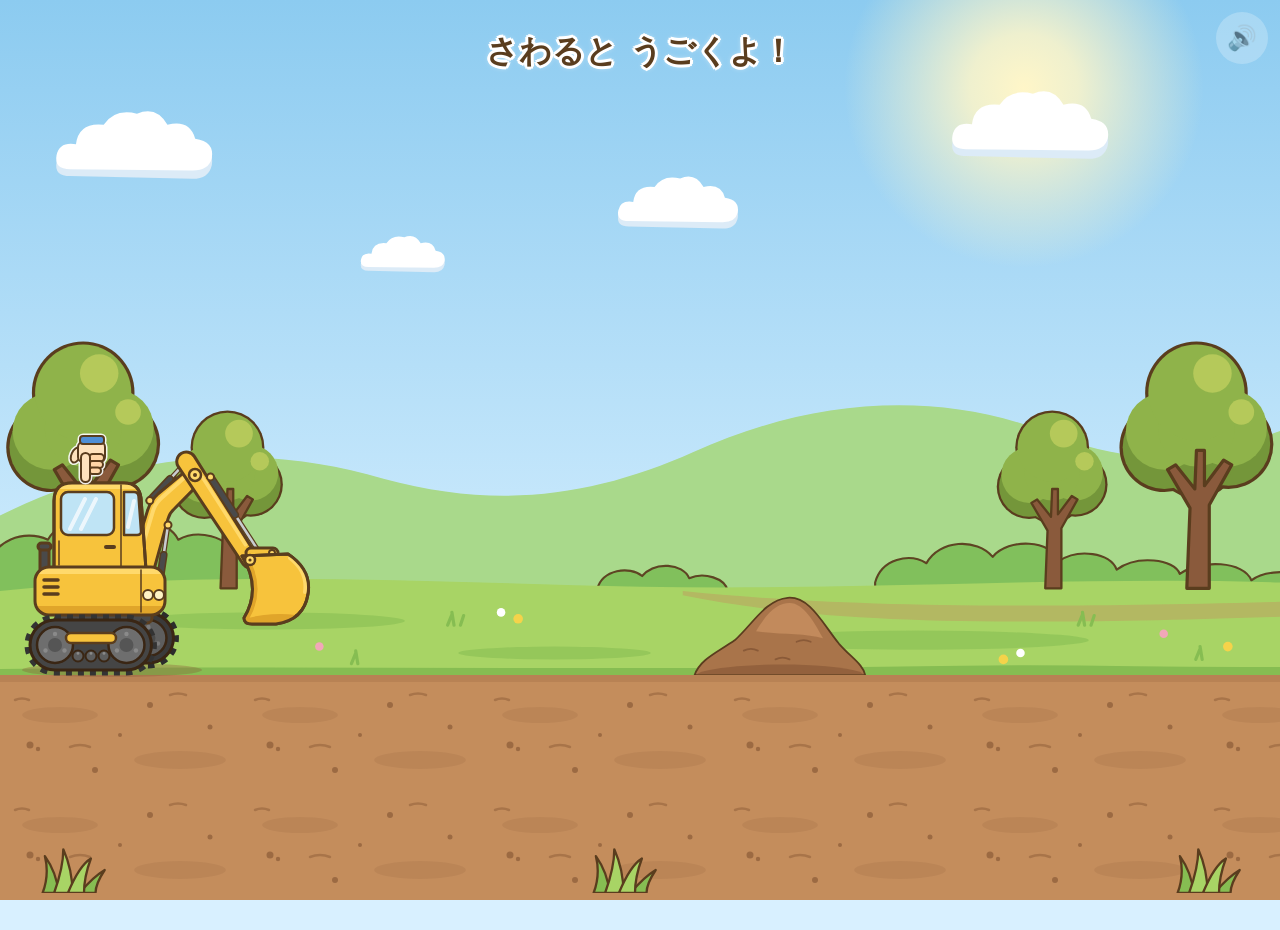
==== commit f5bdeda2: "【途中版】アームの音・クラクション・指マークを入れた版（確認用） - さわったときの音を、聞きくらべで選んだ候補A に - 走りぬけ中にさわると、クラクション「プッ」と、小さく1回はねる - 指マーク" ====
--- a/games/01-shovel/index.html
+++ b/games/01-shovel/index.html
@@ -193,13 +193,14 @@
     }
 
     /* ===== ショベルカー全体 =====
-       3つの箱を重ねて、役割を分けています。
+       4つの箱を重ねて、役割を分けています。
          .shovel        … 左右の「位置」を受け持つ（右に動く）
          .shovel-size   … 「大きさ」を受け持つ（小さい画面では縮める）
+         .shovel-hop    … 「はねる」を受け持つ（走りぬけ中にさわると、1回ぴょんとはねる）
          .shovel-wobble … 「ぷるぷる」を受け持つ（待っているあいだ揺れる）
        1つの箱で全部やろうとすると、動きどうしがぶつかるためです。
-       （次の工程の「指マーク」は、.shovel の中で .shovel-wobble の外に置く予定。
-         そうすると車といっしょに左右に動き、ぷるぷるの揺れは受けない） */
+       指マーク（.finger-hint）は、.shovel の中で .shovel-size の外に置いています。
+       そうすると車といっしょに左右に動き、ぷるぷるの揺れや、縮める・はねる動きは受けません */
     .shovel {
       position: absolute;
       left: 0;
@@ -211,6 +212,7 @@
     }
 
     .shovel-size,
+    .shovel-hop,
     .shovel-wobble {
       position: absolute;
       inset: 0;                      /* 親の箱いっぱいに広げる */
@@ -246,6 +248,63 @@
       50%  { transform: translateY(0)    rotate(0deg); }
       75%  { transform: translateY(-4px) rotate(1.5deg); }
       100% { transform: translateY(0)    rotate(0deg); }
+    }
+
+    /* ===== 走りぬけ中にさわったときの「ぴょん」 =====
+       .hop が付くと、0.3秒で1回だけ上にはねて、元の高さに戻る。
+       位置の箱（.shovel）ではなく、この層を動かすので、走りぬけの移動や戻る時刻は変わらない。
+       「その場にとどまる」設定（fill-mode）を付けていないので、終わると必ず元の高さに戻る。
+       はねる高さ 12px は、縮める層の内がわなので、画面では 6〜12px になる（縮める率 0.5〜1） */
+    .shovel-hop.hop {
+      animation: pyon 0.3s ease-out;
+    }
+    @keyframes pyon {
+      0%   { transform: translateY(0); }
+      40%  { transform: translateY(-12px); }  /* いちばん高いところ */
+      100% { transform: translateY(0); }
+    }
+
+    /* ===== 指マーク「さわってね」 =====
+       運転席の上に出す、下向きの指。.shovel の中にあるので、車といっしょに左右に動く。
+       車の大きさ（縮める率）は JavaScript が --s に入れてくれるので、
+       その値を使って、運転席の真上にくるように場所を決めている。
+         横：運転席の横の窓のまん中（車の絵の x = 68 くらい）に、指先がくるように
+         縦：運転席の屋根（車の絵の下から 192 のところ）に、指先がちょうど乗るように
+       ただし、高さの低い画面（スマホ横向きでアドレスバーが出ているときなど）では、
+       そのままだと上の文字「さわると うごくよ！」に届いてしまう。そのときは JavaScript の
+       placeHint() が、--hs（指マークを小さくする率、0.75 まで）と --hd（下げる量）を入れてくれる */
+    .finger-hint {
+      position: absolute;
+      left: calc(68px * var(--s, 1) - 20px * var(--hs, 1));  /* 20px = 指マークの横幅 40px の半分 */
+      bottom: calc(192px * var(--s, 1) - var(--hd, 0px));
+      width: calc(40px * var(--hs, 1));
+      height: calc(48px * var(--hs, 1));  /* JavaScript の HINT_HEIGHT と同じにする */
+      z-index: 1;                    /* 指先が屋根に重なったとき、車の絵より手前に出す */
+      pointer-events: none;         /* 指マークがタッチを吸わないように（上をさわっても車が動く） */
+      /* ふだんは見えない。消えるときは 0.4秒かけて、ふわっとうすくなる
+         （うすくなりきってから visibility も hidden にする） */
+      opacity: 0;
+      visibility: hidden;
+      transition: opacity 0.4s ease, visibility 0s linear 0.4s;
+    }
+    /* .show が付いているあいだ見える。出るときも 0.4秒かけて、ふわっと */
+    .finger-hint.show {
+      opacity: 1;
+      visibility: visible;
+      transition: opacity 0.4s ease, visibility 0s;
+    }
+    .finger-hint svg {
+      display: block;
+      width: 100%;
+      height: 100%;
+      overflow: visible;
+      /* ゆっくり上下（1往復 1秒）。指先が屋根を「ちょん」とつつくように、下へ 8px 動く。
+         上には動かないので、上の文字に近づくことはない */
+      animation: tsuntsun 1s ease-in-out infinite;
+    }
+    @keyframes tsuntsun {
+      0%, 100% { transform: translateY(0); }
+      50%      { transform: translateY(8px); }
     }
 
     /* ===== SVG の部品を回すときの決まり =====
@@ -307,10 +366,12 @@
       100% { transform: rotate(0deg); }
     }
 
-    /* ===== 動きを減らす設定の端末では、ぷるぷると雲の流れを止める ===== */
+    /* ===== 動きを減らす設定の端末では、ぷるぷる・雲の流れ・指マークの上下を止める =====
+       （指マーク自体は表示する。走りぬけ中の「ぴょん」は、さわったときの小さな返事なので残す） */
     @media (prefers-reduced-motion: reduce) {
       .shovel.waiting .shovel-wobble { animation: none; }
       .clouds { animation: none; }
+      .finger-hint svg { animation: none; }
     }
 
     /* ===== 音を消すボタン（右上） ===== */
@@ -547,7 +608,55 @@
 
   <!-- ===== ショベルカー本体 ===== -->
   <div class="shovel waiting" id="shovel">
+
+    <!-- 指マーク「さわってね」（運転席の上。下向きの人さし指）。
+         .show が付いているあいだ見える。ページを開いたときは見えている -->
+    <div class="finger-hint show" id="fingerHint" aria-hidden="true">
+      <!-- 手の絵（横 40 × 縦 48）。右手の甲をこちらに向けて、人さし指で下をさしている形。
+           ・上に青いそで口を付けて「手首から先の手」だと分かるようにする
+           ・人さし指は、まん中より少し左。長くはっきり。指先は下（y 47）
+           ・にぎった指（中指・薬指・小指）は、人さし指の右に、上から下へ3本ならべる
+           ・親指は左がわで、ななめ下を向く
+           ・色は空の白い雲とまぎれないように、クリーム色の肌＋こげ茶のふちどり。
+             1つ1つの部品にふちどりがあるので、指どうしの境目の線が内がわにも見える
+           ・顔に見えないように、つめ・しわなどの小さな線は描かない -->
+      <svg viewBox="0 0 40 48" focusable="false">
+        <defs>
+          <!-- 白いふち用の形（手全体のかげ絵）。背景から浮いて見えるように、うしろに白く太く敷く -->
+          <g id="handHalo">
+            <rect x="12" y="1" width="24" height="8" rx="3"/>
+            <ellipse cx="8" cy="20" rx="4.5" ry="8" transform="rotate(25 8 20)"/>
+            <rect x="10" y="7" width="27" height="20" rx="5"/>
+            <rect x="21" y="19" width="15" height="7.5" rx="3.75"/>
+            <rect x="21" y="26" width="14" height="7" rx="3.5"/>
+            <rect x="21" y="32.5" width="12" height="6.5" rx="3.25"/>
+            <rect x="13" y="18" width="9" height="29" rx="4.5"/>
+          </g>
+        </defs>
+        <!-- 白いふち（うすい白で、手のまわりを少し太らせる） -->
+        <use href="#handHalo" fill="#ffffff" stroke="#ffffff" stroke-width="5" stroke-linejoin="round" opacity="0.9"/>
+
+        <!-- ここから手。うしろの部品から順に描く（あとに描いたものが手前） -->
+        <g stroke="#5a3d1e" stroke-width="2" stroke-linejoin="round">
+          <!-- 親指（左がわ。てのひらのうしろから、ななめ下へ） -->
+          <ellipse cx="8" cy="20" rx="4.5" ry="8" transform="rotate(25 8 20)" fill="#ffe2bd"/>
+          <!-- 手の甲 -->
+          <rect x="10" y="7" width="27" height="20" rx="5" fill="#ffe2bd"/>
+          <!-- そで口（手首） -->
+          <rect x="12" y="1" width="24" height="8" rx="3" fill="#4f8fd6"/>
+          <!-- にぎった指：中指・薬指・小指（下ほど短い） -->
+          <rect x="21" y="19" width="15" height="7.5" rx="3.75" fill="#ffd6a8"/>
+          <rect x="21" y="26" width="14" height="7" rx="3.5" fill="#ffd6a8"/>
+          <rect x="21" y="32.5" width="12" height="6.5" rx="3.25" fill="#ffd6a8"/>
+          <!-- 人さし指（いちばん手前。下をさす） -->
+          <rect x="13" y="18" width="9" height="29" rx="4.5" fill="#ffe2bd"/>
+        </g>
+      </svg>
+    </div>
+
     <div class="shovel-size" id="shovelSize">
+      <!-- 走りぬけ中にさわったときに「ぴょん」とはねる層 -->
+      <div class="shovel-hop" id="shovelHop">
       <div class="shovel-wobble">
         <!-- ショベルカーの絵。座標の枠は 横300 × 縦220（左上が 0,0、y は下向きに増える）。
              重なる順番（奥 → 手前）：地面の影 → 奥のキャタピラ → 旋回台 → 煙突 → アーム → 運転席・車体 → 手前のキャタピラ -->
@@ -780,6 +889,7 @@
           </g>
         </svg>
       </div>
+      </div><!-- /.shovel-hop -->
     </div>
   </div>
 
@@ -792,6 +902,11 @@
     const MOVE_TIME = 600;   // ふつうの1歩にかかる時間（ミリ秒）
     const MAX_MOVE_TIME = 1500; // 画面の外を回るときの1回の移動の上限（ミリ秒）。待ち時間が長くなりすぎないように
     const WAIT_TIME = 1500;  // さわらなくなってから、ぷるぷるを始めるまでの時間（ミリ秒）
+    const HINT_TIME = 5000;  // 最後にさわってから、指マークをもう一度出すまでの時間（ミリ秒）
+    const HORN_GAP = 200;    // クラクション「プッ」を、次に鳴らせるまでの間隔（ミリ秒）
+    const HINT_HEIGHT = 48;  // 指マークの、もともとの高さ（ピクセル）。CSS の .finger-hint と同じ
+    const HINT_MIN_SCALE = 0.75; // 低い画面で、指マークをどこまで小さくしてよいか（0.75 = 4分の3）
+    const HINT_GAP = 6;      // 上の文字と指マークのあいだに、最低これだけあける（ピクセル）
 
     // ----- 音の設定 -----
     const VOLUME = 0.5;          // 全体の音量（0〜1。0.5 = 最大の半分くらい）
@@ -803,18 +918,49 @@
     const shovelSize = document.getElementById("shovelSize");
     const armGroup = document.getElementById("armGroup");   // SVG の中の、アーム全体のグループ
     const muteBtn = document.getElementById("muteBtn");
-
-    let x = START_X;       // いまの位置
+    const shovelHop = document.getElementById("shovelHop");   // 「ぴょん」とはねる層
+    const fingerHint = document.getElementById("fingerHint"); // 指マーク
+    const message = document.querySelector(".message");       // 上の文字「さわると うごくよ！」
+
+    let x = START_X;      // いまの位置
     let scale = 1;         // いまの大きさ（1 = もとの大きさ）
     let busy = false;      // 画面の外を回っているあいだは true（そのあいだはさわっても動かない）
     let waitTimer = null;  // ぷるぷるを始めるタイマー
     let movingTimer = null; // 車輪の回転を止めるタイマー
+    let hintTimer = null;   // 指マークをもう一度出すタイマー
 
     // 画面の大きさに合わせて、ショベルカーの大きさを決める
     function updateSize() {
       scale = Math.min(1, window.innerWidth / 600, window.innerHeight / 500);
       scale = Math.max(0.5, scale); // 小さくなりすぎないように
       shovelSize.style.transform = "scale(" + scale + ")";
+      // 指マークの場所の計算（CSS の .finger-hint）でも使えるように、縮める率を渡しておく
+      shovel.style.setProperty("--s", scale);
+      placeHint();
+    }
+
+    // 指マークが、上の文字「さわると うごくよ！」に届かないように、大きさと高さを決める。
+    // 指マークは上下に動くが、下（屋根の方）にしか動かないので、止まっているときの上のはしだけ見ればよい。
+    //   ① ふつうは、運転席の屋根の上に、もとの大きさで出す
+    //   ② 屋根から文字までのすき間が足りないときは、まず小さくする（HINT_MIN_SCALE まで）
+    //   ③ それでも足りないときは、足りないぶんだけ下げる（運転席に少し重なる）
+    // こうすると、どんなに低い画面でも、指マークは消えずに、文字の下に出る
+    function placeHint() {
+      const textBottom = message.getBoundingClientRect().bottom;  // 文字の下のはし（画面の上から）
+      // 地面の上のふち（画面の上から）。#shovel の下のはしが、地面の上のふちに合わせてある
+      const groundTop = shovel.getBoundingClientRect().bottom;
+      const roofTop = groundTop - 192 * scale;                     // 運転席の屋根（画面の上から）
+      const room = roofTop - (textBottom + HINT_GAP);              // 屋根の上で、指マークに使える高さ
+
+      let hintScale = 1;  // 指マークを小さくする率
+      let drop = 0;       // 指マークを下げる量（ピクセル）
+      if (room < HINT_HEIGHT) {
+        hintScale = Math.max(HINT_MIN_SCALE, room / HINT_HEIGHT);   // ② 小さくする
+        const h = HINT_HEIGHT * hintScale;
+        if (room < h) drop = h - room;                              // ③ 下げる
+      }
+      fingerHint.style.setProperty("--hs", hintScale);
+      fingerHint.style.setProperty("--hd", drop + "px");
     }
 
     // いまの見た目の横幅
@@ -871,6 +1017,33 @@
         shovel.classList.add("waiting");
       }, delay);
     }
+
+    // 指マークを消す（もう一度出すタイマーも止める）
+    function hideHint() {
+      clearTimeout(hintTimer);
+      fingerHint.classList.remove("show");
+    }
+
+    // HINT_TIME（5秒）たったら、指マークをもう一度出す。
+    // 呼ぶたびに数え直す（前のタイマーは止める）
+    function showHintLater() {
+      clearTimeout(hintTimer);
+      hintTimer = setTimeout(function () {
+        if (!busy) fingerHint.classList.add("show"); // 念のため、走りぬけ中は出さない
+      }, HINT_TIME);
+    }
+
+    // 走りぬけ中にさわったとき：車を「ぴょん」と1回はねさせる。
+    // 連打しても、毎回 最初からはね直す（アームの「ガシャン」と同じやり方）
+    function hop() {
+      shovelHop.classList.remove("hop");
+      shovel.offsetWidth;                // ブラウザに一度反映させるおまじない（やり直せるように）
+      shovelHop.classList.add("hop");
+    }
+    // はね終わったら印を外す（外さなくても元の高さには戻るが、テストで見分けやすいように）
+    shovelHop.addEventListener("animationend", function (e) {
+      if (e.target === shovelHop) shovelHop.classList.remove("hop");
+    });
 
     // =====================================================
     // 音（ブラウザの機能 Web Audio API で、その場で音を作る）
@@ -976,21 +1149,88 @@
       src.stop(start + length + 0.05);
     }
 
-    // 触ったときの音：エンジン「ブッ」＋ アームの「ガシャン」
+    // エンジンの「ブロロッ」を作る部品（聞きくらべのページ docs/音の聞きくらべ.html と同じ）
+    // 「ブーン」（sawtooth ＋ やわらかくするフィルター）の大きさを、1秒に何回も細かく上下させて、
+    // 「ゴロゴロ」したゆれを作る。
+    //   wobbleRate  … 1秒に何回ゆらすか（12〜20 くらい）
+    //   wobbleDepth … ゆれの深さ（0〜0.5）。大きさが「1 − 2×深さ」から「1」のあいだでゆれる。
+    //                 例：0.3 なら 0.4〜1。ゆれは大きさを下げる向きだけなので、peak より大きくなることはない
+    // ゆらすための「ゆっくりの波」（LFO）は、音の大きさを動かすだけに使う（スピーカーにはつながない）
+    function rumble(ctx, freqStart, freqEnd, start, length, peak, filterFreq, wobbleRate, wobbleDepth, holdRatio) {
+      if (holdRatio === undefined) holdRatio = 0.5;
+      const osc = ctx.createOscillator();   // 音のもと（ブーッとした音）
+      osc.type = "sawtooth";
+      osc.frequency.setValueAtTime(freqStart, start);
+      osc.frequency.exponentialRampToValueAtTime(freqEnd, start + length);
+
+      // 大きさの形（tone と同じ：ふわっと始まって、少し続いて、ふわっと終わる）
+      const gain = ctx.createGain();
+      gain.gain.setValueAtTime(0.0001, start);
+      gain.gain.linearRampToValueAtTime(peak, start + 0.02);
+      gain.gain.setValueAtTime(peak, start + Math.max(0.02, length * holdRatio));
+      gain.gain.exponentialRampToValueAtTime(0.0001, start + length);
+
+      // ゴロゴロのゆれ：まんなかの大きさ（1 − 深さ）に、ゆっくりの波（± 深さ）を足す
+      const wobble = ctx.createGain();
+      wobble.gain.value = 1 - wobbleDepth;
+      const lfo = ctx.createOscillator();
+      lfo.type = "sine";
+      lfo.frequency.value = wobbleRate;
+      const lfoAmount = ctx.createGain();
+      lfoAmount.gain.value = wobbleDepth;
+      lfo.connect(lfoAmount);
+      lfoAmount.connect(wobble.gain);       // 音ではなく「大きさのつまみ」につなぐ
+
+      // 高い音を削ってやわらかくする
+      const filter = ctx.createBiquadFilter();
+      filter.type = "lowpass";
+      filter.frequency.value = filterFreq;
+
+      osc.connect(gain);
+      gain.connect(wobble);
+      wobble.connect(filter);
+      filter.connect(master);
+
+      osc.start(start);
+      lfo.start(start);
+      osc.stop(start + length + 0.05);
+      lfo.stop(start + length + 0.05);
+    }
+
+    // 触ったときの音：エンジン「ブロロッ」＋ アームの「ガシャン」
+    // （2026-11-20 聞きくらべで選んだ「候補A まんなか」。値は聞きくらべのページと同じ）
     function playTapSound() {
-      const ctx = beginSound(0.6, false);
+      const ctx = beginSound(0.75, false);
       if (!ctx) return;
       const t = ctx.currentTime;
-      // ブーン（エンジン）。走りぬけの「ブーーン」と同じ作り方で、短め・高さの上がり方は控えめ
-      tone(ctx, "sawtooth", 80, 120, t, 0.45, 0.5, 700);
+      // ブロロッ（エンジン）：0.7秒。1秒に16回ゴロゴロ
+      rumble(ctx, 80, 110, t, 0.7, 0.36, 700, 16, 0.3);
 
       // ここから「ガシャン」（アームが下がりきったとき = 0.2秒後）
       const g = t + 0.2;
-      tone(ctx, "sawtooth", 160, 120, g, 0.08, 0.5, 1200);  // ガ（ジャリッとした音）
-      noise(ctx, g, 0.06, 0.5, 1200);                        // ガ（「ザッ」という音を重ねて、にごらせる）
-      noise(ctx, g + 0.06, 0.25, 0.45, 4500);                // シャ（長めの「シャー」）
-      tone(ctx, "triangle", 1040, 1040, g + 0.06, 0.3, 0.05, 0, 0); // ン（金属の響き。強いと「カン」に聞こえるので、ほんの少しだけ）
-      tone(ctx, "triangle", 1480, 1480, g + 0.06, 0.25, 0.04, 0, 0);
+      tone(ctx, "sawtooth", 110, 75, g, 0.1, 0.3, 500);     // ガ（低い「ゴッ」）
+      noise(ctx, g, 0.07, 0.35, 900);                        // ガ（にごった「ザッ」）
+      noise(ctx, g + 0.05, 0.07, 0.22, 2800);                // シャ（シャラッ 1）
+      noise(ctx, g + 0.10, 0.07, 0.18, 3200);                // シャ（シャラッ 2）
+      noise(ctx, g + 0.15, 0.08, 0.14, 3000);                // シャ（シャラッ 3）
+      tone(ctx, "sine", 390, 380, g + 0.19, 0.35, 0.03, 0, 0); // ン（とても小さい、まるい響き）
+    }
+
+    // 走りぬけ中にさわったときの音：やさしいクラクション「プッ」（0.16秒）
+    //   ・高さは「ピポッ♪」（880Hz）より低い 466Hz と 587Hz の2つの音を重ねる（車のクラクションらしく）
+    //   ・大きさは2つ合わせて 0.34（「ピポッ♪」の 0.4 以下）
+    //   ・まるい音にするため、やわらかい sine と、高い音を削った triangle を使う
+    //   ・前のクラクションから HORN_GAP（0.2秒）たっていないときは鳴らさない（同じ瞬間に重ねない）
+    let lastHornTime = -Infinity;  // 前にクラクションを鳴らした時刻（ミリ秒）
+    function playHornSound() {
+      const now = performance.now();
+      if (now - lastHornTime < HORN_GAP) return;   // 間隔があいていなければ鳴らさない
+      const ctx = beginSound(0.2, false);           // 同時に3つまでの決まりに入れる。音を消しているときは null
+      if (!ctx) return;
+      lastHornTime = now;
+      const t = ctx.currentTime;
+      tone(ctx, "triangle", 466, 460, t, 0.16, 0.18, 1500); // プ（やわらかい低めの音）
+      tone(ctx, "sine", 587, 580, t, 0.16, 0.16);           // ッ（少し高い音を重ねて、クラクションらしく）
     }
 
     // 右はしから走りぬけるときの音：「ブーーン」（seconds 秒）
@@ -1064,7 +1304,17 @@
       if (e.target.closest("#muteBtn")) return;
       // 手のひらで何本もの指が同時にふれても、1本目の指だけに反応する
       if (!e.isPrimary) return;
-      if (busy) return; // 画面の外を回っているあいだは何もしない
+
+      // さわったので、指マークを消す（走りぬけ中のタッチもふくむ）
+      hideHint();
+
+      // 走りぬけ・戻ってくるあいだは、進まずに「プッ」と鳴らして、ぴょんとはねるだけ。
+      // 移動や、戻ってくるためのタイマーには、さわらない（戻る位置・時刻が変わらないように）
+      if (busy) {
+        playHornSound();
+        hop();
+        return;
+      }
 
       stopWaiting();
 
@@ -1079,8 +1329,10 @@
         scoopArm();
         playTapSound();
         startWaitingLater(WAIT_TIME);
+        showHintLater();                             // 5秒さわらなければ、指マークをまた出す
       } else {
         // 右はしに着いた → 右の外まで走りぬけて、左の外から戻ってくる
+        // （指マークは上の hideHint() で消してあり、タイマーも止まっている。戻ってから数え直す）
         busy = true;
 
         // ① 右の外へ走りぬける（距離に合わせた時間で）
@@ -1103,19 +1355,40 @@
             playArriveSound();                       // 「ピポッ♪」
             busy = false;                            // ④ またさわれるようにする
             startWaitingLater(WAIT_TIME);
+            showHintLater();                         // 止まってから5秒で、指マークをまた出す
           }, enterTime);
         }, exitTime);
       }
     });
 
-    // 画面を回転させたり、ウィンドウの大きさを変えたりしたとき
-    window.addEventListener("resize", function () {
+    // 画面の大きさに合わせて、車の大きさ・指マークの場所を合わせ直す
+    function refit() {
       updateSize();
       // 画面からはみ出していたら、見える位置に戻す
       if (!busy && x + carWidth() > window.innerWidth) {
         moveTo(Math.max(START_X, window.innerWidth - carWidth()), 0);
       }
-    });
+    }
+
+    // 画面を回転させたり、アドレスバーが出たり引っこんだり、ウィンドウの大きさを変えたりしたとき。
+    // iPhone / iPad の Safari では、知らせが来た瞬間には、まだ新しい高さ（dvh）が画面に
+    // 反映されていないことがある。そこで、すぐに1回、次の描きかえのときに1回、
+    // 0.3秒あとにもう1回、合わせ直す（何回知らせが来ても、前の予約は消してから作り直す）
+    let refitFrame = 0;     // 「次の描きかえのとき」の予約
+    let refitTimer = null;  // 「0.3秒あと」の予約
+    function onViewportChange() {
+      refit();
+      cancelAnimationFrame(refitFrame);
+      refitFrame = requestAnimationFrame(refit);
+      clearTimeout(refitTimer);
+      refitTimer = setTimeout(refit, 300);
+    }
+    window.addEventListener("resize", onViewportChange);
+    window.addEventListener("orientationchange", onViewportChange);
+    // 見えている範囲（visualViewport）の大きさの知らせ。使えるブラウザだけ
+    if (window.visualViewport) {
+      window.visualViewport.addEventListener("resize", onViewportChange);
+    }
 
     // 最初の準備
     updateSize();
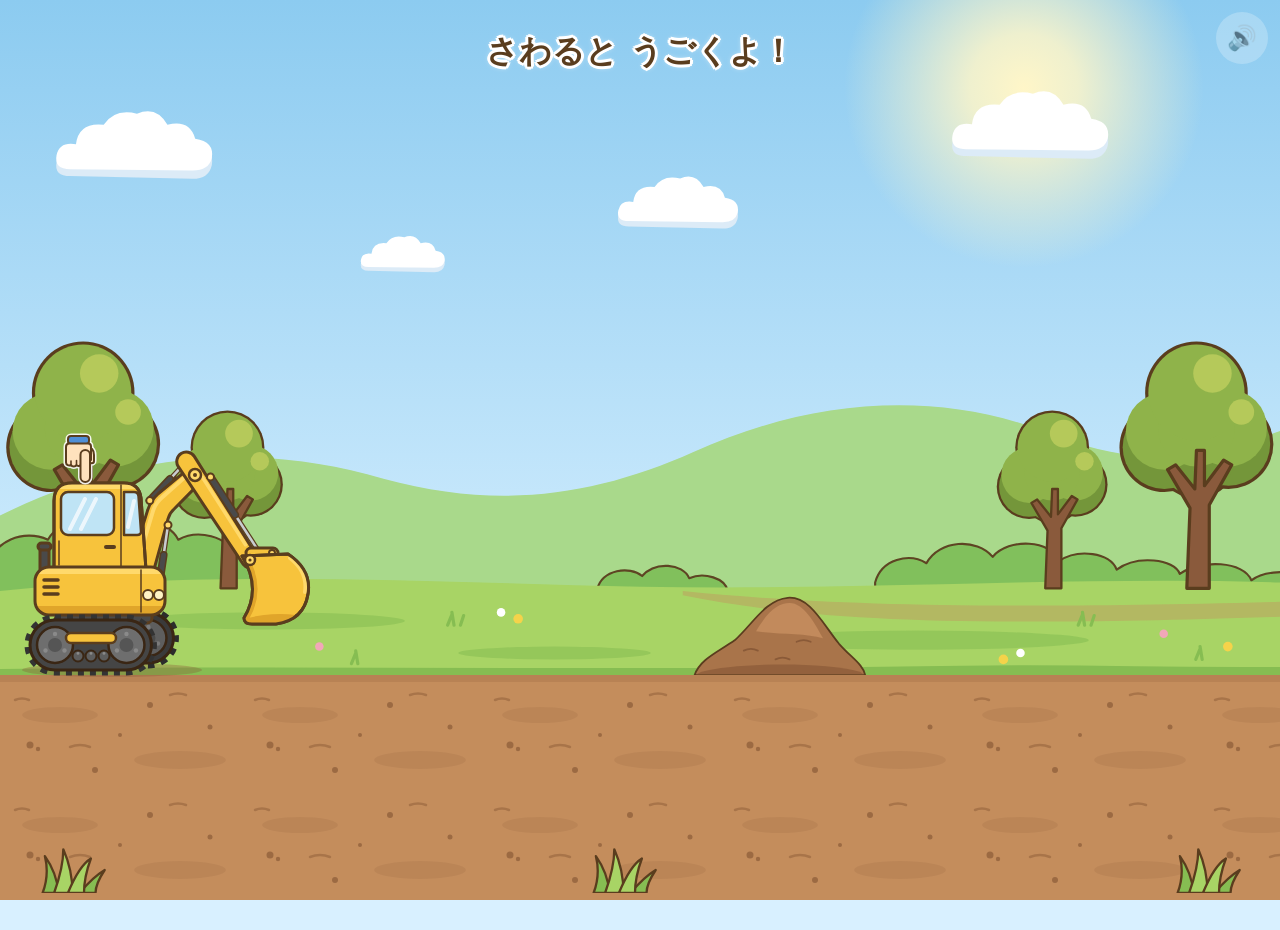
==== commit e8000c09: "【途中版】指マークを自然な人さし指の手の形に - 右手の甲を見た形：にぎった指の付け根の山3つ、まっすぐ下をさす人さし指、うしろにそわせた親指  Co-Authored-By: Claude Opus" ====
--- a/games/01-shovel/index.html
+++ b/games/01-shovel/index.html
@@ -268,14 +268,17 @@
        運転席の上に出す、下向きの指。.shovel の中にあるので、車といっしょに左右に動く。
        車の大きさ（縮める率）は JavaScript が --s に入れてくれるので、
        その値を使って、運転席の真上にくるように場所を決めている。
-         横：運転席の横の窓のまん中（車の絵の x = 68 くらい）に、指先がくるように
+         横：運転席の横の窓のまん中（車の絵の x = 68 くらい）の上に、指先がくるように
          縦：運転席の屋根（車の絵の下から 192 のところ）に、指先がちょうど乗るように
        ただし、高さの低い画面（スマホ横向きでアドレスバーが出ているときなど）では、
        そのままだと上の文字「さわると うごくよ！」に届いてしまう。そのときは JavaScript の
        placeHint() が、--hs（指マークを小さくする率、0.75 まで）と --hd（下げる量）を入れてくれる */
     .finger-hint {
       position: absolute;
-      left: calc(68px * var(--s, 1) - 20px * var(--hs, 1));  /* 20px = 指マークの横幅 40px の半分 */
+      /* 指先のまん中は、絵の中の x 25.25 のところ。そこが車の絵の x = 68 くらい
+         （から 2.5px 左）にくるように、左はしを 27.75px（× 指マークを小さくする率）左にずらす。
+         （前の版の指先 x 17.5 と同じ場所に、指先がくるようにしてある） */
+      left: calc(68px * var(--s, 1) - 27.75px * var(--hs, 1));
       bottom: calc(192px * var(--s, 1) - var(--hd, 0px));
       width: calc(40px * var(--hs, 1));
       height: calc(48px * var(--hs, 1));  /* JavaScript の HINT_HEIGHT と同じにする */
@@ -612,44 +615,39 @@
     <!-- 指マーク「さわってね」（運転席の上。下向きの人さし指）。
          .show が付いているあいだ見える。ページを開いたときは見えている -->
     <div class="finger-hint show" id="fingerHint" aria-hidden="true">
-      <!-- 手の絵（横 40 × 縦 48）。右手の甲をこちらに向けて、人さし指で下をさしている形。
+      <!-- 手の絵（横 40 × 縦 48）。右手の甲をこちらに向けて、人さし指を立てて下をさしている形。
            ・上に青いそで口を付けて「手首から先の手」だと分かるようにする
-           ・人さし指は、まん中より少し左。長くはっきり。指先は下（y 47）
-           ・にぎった指（中指・薬指・小指）は、人さし指の右に、上から下へ3本ならべる
-           ・親指は左がわで、ななめ下を向く
-           ・色は空の白い雲とまぎれないように、クリーム色の肌＋こげ茶のふちどり。
-             1つ1つの部品にふちどりがあるので、指どうしの境目の線が内がわにも見える
+           ・手の甲の下のはしは、にぎった指の付け根の丸い山が3つ（左がわ）。山のあいだに境目の線
+           ・人さし指は右寄りで、長くはっきり。指先は下（y 47、指先のまん中は x 25.25）
+           ・親指は、人さし指の右うしろに、少しななめにそわせる
+           ・色は空の白い雲とまぎれないように、クリーム色の肌＋こげ茶のふちどり
            ・顔に見えないように、つめ・しわなどの小さな線は描かない -->
       <svg viewBox="0 0 40 48" focusable="false">
         <defs>
-          <!-- 白いふち用の形（手全体のかげ絵）。背景から浮いて見えるように、うしろに白く太く敷く -->
+          <!-- 白いふち用の形（手全体のかげ絵：そで口・親指・手の甲・人さし指）。
+               背景から浮いて見えるように、うしろに白く太く敷く -->
           <g id="handHalo">
-            <rect x="12" y="1" width="24" height="8" rx="3"/>
-            <ellipse cx="8" cy="20" rx="4.5" ry="8" transform="rotate(25 8 20)"/>
-            <rect x="10" y="7" width="27" height="20" rx="5"/>
-            <rect x="21" y="19" width="15" height="7.5" rx="3.75"/>
-            <rect x="21" y="26" width="14" height="7" rx="3.5"/>
-            <rect x="21" y="32.5" width="12" height="6.5" rx="3.25"/>
-            <rect x="13" y="18" width="9" height="29" rx="4.5"/>
+            <rect x="8" y="1" width="21" height="8" rx="3"/>
+            <path d="M 26 12 C 31 12, 34 15, 34 20 L 34 26 C 34 29, 29.5 29, 29.5 26 L 29 20 Z"/>
+            <path d="M 9 8.5 L 28 8.5 C 30 8.5, 31 9.5, 31 11.5 L 31 25 L 21 25 L 21 28.5 C 21 31.5, 17.5 31.5, 16.5 30 C 15.5 32, 12 32, 11 30 C 9 31, 6 30, 6 27.5 L 6 12 C 6 9.5, 7 8.5, 9 8.5 Z"/>
+            <rect x="20.5" y="15" width="9.5" height="32" rx="4.75"/>
           </g>
         </defs>
         <!-- 白いふち（うすい白で、手のまわりを少し太らせる） -->
         <use href="#handHalo" fill="#ffffff" stroke="#ffffff" stroke-width="5" stroke-linejoin="round" opacity="0.9"/>
 
         <!-- ここから手。うしろの部品から順に描く（あとに描いたものが手前） -->
-        <g stroke="#5a3d1e" stroke-width="2" stroke-linejoin="round">
-          <!-- 親指（左がわ。てのひらのうしろから、ななめ下へ） -->
-          <ellipse cx="8" cy="20" rx="4.5" ry="8" transform="rotate(25 8 20)" fill="#ffe2bd"/>
-          <!-- 手の甲 -->
-          <rect x="10" y="7" width="27" height="20" rx="5" fill="#ffe2bd"/>
-          <!-- そで口（手首） -->
-          <rect x="12" y="1" width="24" height="8" rx="3" fill="#4f8fd6"/>
-          <!-- にぎった指：中指・薬指・小指（下ほど短い） -->
-          <rect x="21" y="19" width="15" height="7.5" rx="3.75" fill="#ffd6a8"/>
-          <rect x="21" y="26" width="14" height="7" rx="3.5" fill="#ffd6a8"/>
-          <rect x="21" y="32.5" width="12" height="6.5" rx="3.25" fill="#ffd6a8"/>
-          <!-- 人さし指（いちばん手前。下をさす） -->
-          <rect x="13" y="18" width="9" height="29" rx="4.5" fill="#ffe2bd"/>
+        <g stroke="#5a3d1e" stroke-width="2" stroke-linejoin="round" stroke-linecap="round">
+          <!-- そで口 -->
+          <rect x="8" y="1" width="21" height="8" rx="3" fill="#4f8fd6"/>
+          <!-- 親指：人さし指の右うしろ、少しななめに下へ -->
+          <path d="M 26 12 C 31 12, 34 15, 34 20 L 34 26 C 34 29, 29.5 29, 29.5 26 L 29 20 Z" fill="#ffe2bd"/>
+          <!-- 手の甲＋にぎった指（下のはしが丸い山3つ） -->
+          <path d="M 9 8.5 L 28 8.5 C 30 8.5, 31 9.5, 31 11.5 L 31 25 L 21 25 L 21 28.5 C 21 31.5, 17.5 31.5, 16.5 30 C 15.5 32, 12 32, 11 30 C 9 31, 6 30, 6 27.5 L 6 12 C 6 9.5, 7 8.5, 9 8.5 Z" fill="#ffe2bd"/>
+          <!-- にぎった指の境目 -->
+          <path d="M 16.5 30 L 16.5 25.5 M 11 30 L 11 26" fill="none" stroke-width="1.6"/>
+          <!-- 人さし指（下をさす） -->
+          <rect x="20.5" y="15" width="9.5" height="32" rx="4.75" fill="#ffe2bd"/>
         </g>
       </svg>
     </div>
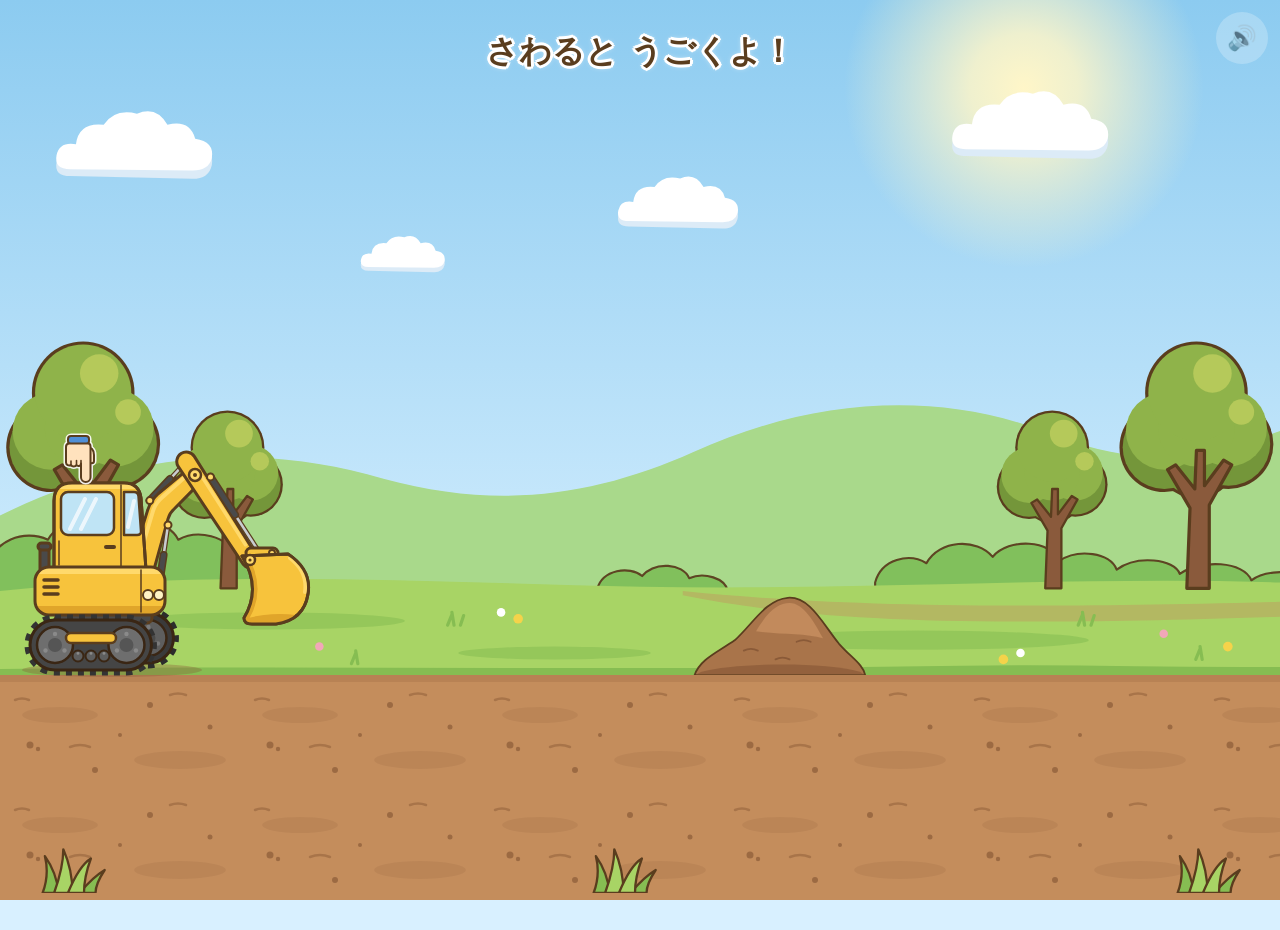
==== commit 9c1f62b0: "【途中版】指マークの人さし指を、手の甲とひと続きの形に - 手の甲の上に出ていた線をなくし、人さし指が手から自然にのびる形に  Co-Authored-By: Claude Opus 5.5 <nor" ====
--- a/games/01-shovel/index.html
+++ b/games/01-shovel/index.html
@@ -275,10 +275,10 @@
        placeHint() が、--hs（指マークを小さくする率、0.75 まで）と --hd（下げる量）を入れてくれる */
     .finger-hint {
       position: absolute;
-      /* 指先のまん中は、絵の中の x 25.25 のところ。そこが車の絵の x = 68 くらい
-         （から 2.5px 左）にくるように、左はしを 27.75px（× 指マークを小さくする率）左にずらす。
-         （前の版の指先 x 17.5 と同じ場所に、指先がくるようにしてある） */
-      left: calc(68px * var(--s, 1) - 27.75px * var(--hs, 1));
+      /* 指先のまん中は、絵の中の x 25.75 のところ。そこが車の絵の x = 68 くらい
+         （から 2.5px 左）にくるように、左はしを 28.25px（× 指マークを小さくする率）左にずらす。
+         （これまでの版の指先と同じ場所に、指先がくるようにしてある） */
+      left: calc(68px * var(--s, 1) - 28.25px * var(--hs, 1));
       bottom: calc(192px * var(--s, 1) - var(--hd, 0px));
       width: calc(40px * var(--hs, 1));
       height: calc(48px * var(--hs, 1));  /* JavaScript の HINT_HEIGHT と同じにする */
@@ -618,19 +618,20 @@
       <!-- 手の絵（横 40 × 縦 48）。右手の甲をこちらに向けて、人さし指を立てて下をさしている形。
            ・上に青いそで口を付けて「手首から先の手」だと分かるようにする
            ・手の甲の下のはしは、にぎった指の付け根の丸い山が3つ（左がわ）。山のあいだに境目の線
-           ・人さし指は右寄りで、長くはっきり。指先は下（y 47、指先のまん中は x 25.25）
+           ・人さし指は右寄りで、長くはっきり。指先は下（y 47、指先のまん中は x 25.75）
+           ・人さし指は手の甲とひと続きの形で描く（手の甲の上に、指のふちの線を出さない）。
+             人さし指と、となりのにぎった指のあいだにだけ、短い境目の線を入れる
            ・親指は、人さし指の右うしろに、少しななめにそわせる
            ・色は空の白い雲とまぎれないように、クリーム色の肌＋こげ茶のふちどり
            ・顔に見えないように、つめ・しわなどの小さな線は描かない -->
       <svg viewBox="0 0 40 48" focusable="false">
         <defs>
-          <!-- 白いふち用の形（手全体のかげ絵：そで口・親指・手の甲・人さし指）。
+          <!-- 白いふち用の形（手全体のかげ絵：そで口・親指・手の甲から人さし指までのひと続きの形）。
                背景から浮いて見えるように、うしろに白く太く敷く -->
           <g id="handHalo">
             <rect x="8" y="1" width="21" height="8" rx="3"/>
             <path d="M 26 12 C 31 12, 34 15, 34 20 L 34 26 C 34 29, 29.5 29, 29.5 26 L 29 20 Z"/>
-            <path d="M 9 8.5 L 28 8.5 C 30 8.5, 31 9.5, 31 11.5 L 31 25 L 21 25 L 21 28.5 C 21 31.5, 17.5 31.5, 16.5 30 C 15.5 32, 12 32, 11 30 C 9 31, 6 30, 6 27.5 L 6 12 C 6 9.5, 7 8.5, 9 8.5 Z"/>
-            <rect x="20.5" y="15" width="9.5" height="32" rx="4.75"/>
+            <path d="M 9 8.5 L 28 8.5 C 29.8 8.5, 30.5 9.5, 30.5 11.5 L 30.5 42.25 A 4.75 4.75 0 0 1 21 42.25 L 21 28.5 C 21 31.5, 17.5 31.5, 16.5 30 C 15.5 32, 12 32, 11 30 C 9 31, 6 30, 6 27.5 L 6 12 C 6 9.5, 7 8.5, 9 8.5 Z"/>
           </g>
         </defs>
         <!-- 白いふち（うすい白で、手のまわりを少し太らせる） -->
@@ -642,12 +643,11 @@
           <rect x="8" y="1" width="21" height="8" rx="3" fill="#4f8fd6"/>
           <!-- 親指：人さし指の右うしろ、少しななめに下へ -->
           <path d="M 26 12 C 31 12, 34 15, 34 20 L 34 26 C 34 29, 29.5 29, 29.5 26 L 29 20 Z" fill="#ffe2bd"/>
-          <!-- 手の甲＋にぎった指（下のはしが丸い山3つ） -->
-          <path d="M 9 8.5 L 28 8.5 C 30 8.5, 31 9.5, 31 11.5 L 31 25 L 21 25 L 21 28.5 C 21 31.5, 17.5 31.5, 16.5 30 C 15.5 32, 12 32, 11 30 C 9 31, 6 30, 6 27.5 L 6 12 C 6 9.5, 7 8.5, 9 8.5 Z" fill="#ffe2bd"/>
-          <!-- にぎった指の境目 -->
-          <path d="M 16.5 30 L 16.5 25.5 M 11 30 L 11 26" fill="none" stroke-width="1.6"/>
-          <!-- 人さし指（下をさす） -->
-          <rect x="20.5" y="15" width="9.5" height="32" rx="4.75" fill="#ffe2bd"/>
+          <!-- 手の甲＋にぎった指＋人さし指（ひと続きの形。手の甲の上に線を出さない）。
+               右がわを下へのばしたところが人さし指で、指先は丸い（半径 4.75） -->
+          <path d="M 9 8.5 L 28 8.5 C 29.8 8.5, 30.5 9.5, 30.5 11.5 L 30.5 42.25 A 4.75 4.75 0 0 1 21 42.25 L 21 28.5 C 21 31.5, 17.5 31.5, 16.5 30 C 15.5 32, 12 32, 11 30 C 9 31, 6 30, 6 27.5 L 6 12 C 6 9.5, 7 8.5, 9 8.5 Z" fill="#ffe2bd"/>
+          <!-- 指の境目（にぎった指どうし、人さし指と中指） -->
+          <path d="M 16.5 30 L 16.5 25.5 M 11 30 L 11 26 M 21 28.5 L 21 25.5" fill="none" stroke-width="1.6"/>
         </g>
       </svg>
     </div>
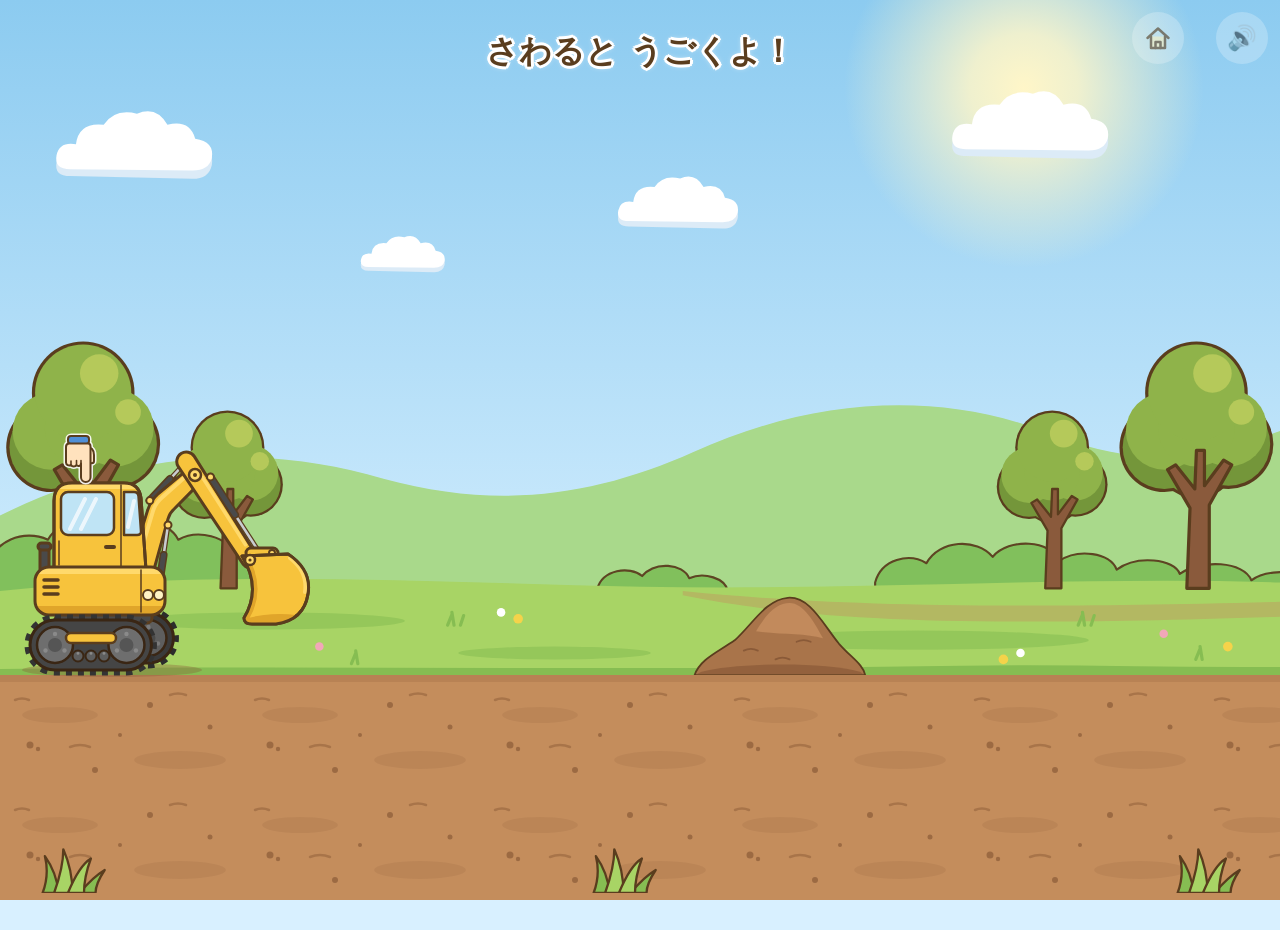
==== commit 4dff1c48: "しょべるかーに、トップ画面へ戻るボタンを足した - 台本 tools/publish/publish.sh でコピーと公開前チェックを行った  Co-Authored-By: Claude Opus " ====
--- a/games/01-shovel/index.html
+++ b/games/01-shovel/index.html
@@ -27,10 +27,14 @@
     }
 
     /* 上に出すメッセージ */
+    /* 広い画面（横幅 560px 以上）：右上の2つのボタン（音を消す・トップ画面へ戻る）と重ならないように、
+       左右に 160px ずつあけて、まん中に出す。文字の大きさは、あいている幅に入るようにする
+       （横幅 667px で 約 29px、768px 以上で 32px）。折り返さない（いつも1行） */
     .message {
       text-align: center;
-      font-size: clamp(20px, 6vw, 32px); /* 画面がせまいときは文字を少し小さく（20〜32px） */
-      padding: 0 80px;               /* 右上の音ボタンと重ならないように、左右をあける */
+      font-size: clamp(18px, calc((100vw - 320px) / 12), 32px);
+      padding: 0 160px;
+      white-space: nowrap;
       font-weight: bold;
       /* 端末に入っている、丸みのある書体を先に試す（なければ ふつうの書体）。外から読み込まない */
       font-family: "Hiragino Maru Gothic ProN", "BIZ UDPGothic", system-ui, sans-serif;
@@ -43,6 +47,15 @@
       margin-top: 30px;
       position: relative;            /* z-index を効かせるために必要 */
       z-index: 1;                    /* 車や地面と重なっても、文字を手前に出す */
+    }
+    /* せまい画面（横幅 560px より小さい。スマホ縦など）：ボタンの段より下（上から 92px）に出す。
+       92px は、音を消しているボタン（64px）を押して 1.3倍になったときの下のはし 85.6px ＋ 6px */
+    @media (max-width: 559.98px) {
+      .message {
+        margin-top: 92px;
+        padding: 0 12px;
+        font-size: clamp(20px, 6vw, 32px);
+      }
     }
 
     /* =====================================================
@@ -408,6 +421,41 @@
       opacity: 1;
       background: #fff;
       border-color: #e53935;         /* 赤いふち */
+    }
+
+    /* ===== トップ画面へ戻るボタン（右上。音を消すボタンの左どなり） =====
+       見た目は音を消すボタンと同じ（52px の丸、うすい白、目立たせない）。中は、おうちの形の絵。
+       ボタンの右はしが、画面の右から 96px。音を消しているボタン（64px）が押されて 1.3倍になっても、
+       10px くらい あく */
+    .home-btn {
+      position: fixed;
+      top: 12px;
+      right: 96px;
+      z-index: 2;
+      width: 52px;
+      height: 52px;
+      padding: 0;
+      border: 3px solid transparent;
+      border-radius: 50%;
+      background: rgba(255, 255, 255, 0.4);
+      opacity: 0.6;
+      cursor: pointer;
+      touch-action: none;            /* 長押しのあいだ、画面が動かないように */
+      display: flex;                 /* 中の絵を、ボタンのまん中にそろえる */
+      align-items: center;
+      justify-content: center;
+      transition: transform 0.2s;
+    }
+    .home-btn svg {
+      display: block;
+      width: 26px;
+      height: 26px;
+      pointer-events: none;          /* 中の絵をさわっても、ボタンをさわったことにする */
+    }
+    /* 長押ししているあいだ、2秒かけて少しずつ大きくなる */
+    .home-btn.pressing {
+      transform: scale(1.3);
+      transition: transform 2s linear;
     }
   </style>
 </head>
@@ -606,6 +654,19 @@
 
   <div class="message">さわると うごくよ！</div>
 
+  <!-- トップ画面へ戻るボタン（大人用。2秒長押しで移る）。
+       <a> にしないのは、長押しでリンクの見本が出ないようにするため -->
+  <button class="home-btn" id="homeBtn" type="button" aria-label="もどる（2びょう ながおし）">
+    <!-- おうちの形（三角の屋根、四角いかべ、まん中に戸） -->
+    <svg viewBox="0 0 26 26" aria-hidden="true" focusable="false">
+      <g fill="none" stroke="#5a3d1e" stroke-width="2.5" stroke-linejoin="round" stroke-linecap="round">
+        <path d="M 6 11.5 L 6 23 L 20 23 L 20 11.5" fill="#fff3c4"/>
+        <path d="M 2.5 13 L 13 3.5 L 23.5 13"/>
+        <path d="M 10.5 23 L 10.5 17 L 15.5 17 L 15.5 23"/>
+      </g>
+    </svg>
+  </button>
+
   <!-- 音を消すボタン（大人用。2秒長押しで切り替え） -->
   <button class="mute-btn" id="muteBtn" type="button" aria-label="おとを けす（2びょう ながおし）">🔊</button>
 
@@ -909,13 +970,15 @@
     // ----- 音の設定 -----
     const VOLUME = 0.5;          // 全体の音量（0〜1。0.5 = 最大の半分くらい）
     const MAX_VOICES = 3;        // 同時に鳴らす音の数の上限（連打しても音が重なりすぎないように）
-    const LONG_PRESS_TIME = 2000; // 音を消すボタンの長押し時間（ミリ秒）
+    const LONG_PRESS_TIME = 2000; // 音を消すボタン・トップ画面へ戻るボタンの長押し時間（ミリ秒）
+    const HOME_URL = "../../index.html"; // トップ画面
 
     // ショベルカーの部品を取り出す
     const shovel = document.getElementById("shovel");
     const shovelSize = document.getElementById("shovelSize");
     const armGroup = document.getElementById("armGroup");   // SVG の中の、アーム全体のグループ
     const muteBtn = document.getElementById("muteBtn");
+    const homeBtn = document.getElementById("homeBtn");      // トップ画面へ戻るボタン
     const shovelHop = document.getElementById("shovelHop");   // 「ぴょん」とはねる層
     const fingerHint = document.getElementById("fingerHint"); // 指マーク
     const message = document.querySelector(".message");       // 上の文字「さわると うごくよ！」
@@ -943,8 +1006,19 @@
     //   ② 屋根から文字までのすき間が足りないときは、まず小さくする（HINT_MIN_SCALE まで）
     //   ③ それでも足りないときは、足りないぶんだけ下げる（運転席に少し重なる）
     // こうすると、どんなに低い画面でも、指マークは消えずに、文字の下に出る
+    // 右上の2つのボタン（音を消す・トップ画面へ戻る）も、指マークと横に重なるときは、
+    // 上の文字と同じように、ボタンの下のはしより下に出す
     function placeHint() {
-      const textBottom = message.getBoundingClientRect().bottom;  // 文字の下のはし（画面の上から）
+      let textBottom = message.getBoundingClientRect().bottom;    // 文字の下のはし（画面の上から）
+      // 指マークの横のはば（もとの大きさのとき。小さくしても、この中におさまる）。x は行き先の位置
+      const hintLeft = x + 68 * scale - 28.25;
+      const hintRight = hintLeft + 40;
+      [muteBtn, homeBtn].forEach(function (btn) {
+        const r = btn.getBoundingClientRect();
+        if (r.right + HINT_GAP > hintLeft && r.left - HINT_GAP < hintRight) {
+          textBottom = Math.max(textBottom, r.bottom);           // ボタンの下のはしも避ける
+        }
+      });
       // 地面の上のふち（画面の上から）。#shovel の下のはしが、地面の上のふちに合わせてある
       const groundTop = shovel.getBoundingClientRect().bottom;
       const roofTop = groundTop - 192 * scale;                     // 運転席の屋根（画面の上から）
@@ -1027,7 +1101,9 @@
     function showHintLater() {
       clearTimeout(hintTimer);
       hintTimer = setTimeout(function () {
-        if (!busy) fingerHint.classList.add("show"); // 念のため、走りぬけ中は出さない
+        if (busy) return;                            // 念のため、走りぬけ中は出さない
+        placeHint();                                 // 出す直前に、いまの位置でボタンを避け直す
+        fingerHint.classList.add("show");
       }, HINT_TIME);
     }
 
@@ -1259,6 +1335,10 @@
       muteBtn.setAttribute("aria-label",
         muted ? "おとを だす（2びょう ながおし）" : "おとを けす（2びょう ながおし）");
       if (master) master.gain.value = muted ? 0 : VOLUME; // 鳴っている音もすぐ消す
+      // ボタンの大きさ（52px ↔ 64px）が変わるので、指マークの場所を計算し直す
+      // （押しているあいだの拡大が戻りきった 0.25秒あとにも、もう一度）
+      if (!busy) placeHint();
+      setTimeout(function () { if (!busy) placeHint(); }, 250);
     }
 
     // 押し始めたら、2秒タイマーをスタート
@@ -1289,6 +1369,69 @@
       e.preventDefault();
     });
 
+    // =====================================================
+    // トップ画面へ戻るボタン（2秒長押しで移る）
+    // =====================================================
+    // ・1本目の指（isPrimary）だけに反応する（手のひらを置いたまま別の指が当たっても、始まらないように）
+    // ・2秒たつ前に離す・外にずれる・取り消される（pointerup・pointerleave・pointercancel）と取り消す
+    // ・iPhone の Safari では、指がずれても pointerleave が来ないことがあるので、
+    //   長押しのあいだだけ window で、押した指（pointerId が同じ指）の動き・離した・取り消しを受け取り、
+    //   指がボタンの四角の外に出たら取り消す。長押しが終わる・取り消されたら、受け取りを外す
+    let homeTimer = null;    // 2秒を数えるタイマー
+    let homePointer = null;  // いま押している指の番号（押していないときは null）
+    let homeBox = null;      // 押し始めたときのボタンの四角（大きくなる前の形）
+
+    function onHomeMove(e) {
+      if (e.pointerId !== homePointer || !homeBox) return;
+      if (e.clientX < homeBox.left || e.clientX > homeBox.right ||
+          e.clientY < homeBox.top || e.clientY > homeBox.bottom) {
+        cancelHome();
+      }
+    }
+    function onHomeEnd(e) {
+      if (e.pointerId === homePointer) cancelHome();
+    }
+    function watchHome(on) {
+      const method = on ? "addEventListener" : "removeEventListener";
+      window[method]("pointermove", onHomeMove);
+      window[method]("pointerup", onHomeEnd);
+      window[method]("pointercancel", onHomeEnd);
+    }
+    function cancelHome() {
+      clearTimeout(homeTimer);
+      homeTimer = null;
+      if (homePointer !== null) watchHome(false);
+      homePointer = null;
+      homeBox = null;
+      homeBtn.classList.remove("pressing");
+    }
+
+    homeBtn.addEventListener("pointerdown", function (e) {
+      if (!e.isPrimary) return;                // 1本目の指だけ
+      // 指を離すまでボタンを触り続けている扱い（ポインターキャプチャ）を外して、ずれたことに気づけるようにする
+      if (homeBtn.hasPointerCapture && homeBtn.hasPointerCapture(e.pointerId)) {
+        homeBtn.releasePointerCapture(e.pointerId);
+      }
+      cancelHome();                            // 前の長押しが残っていたら、いったん消す
+      homeBox = homeBtn.getBoundingClientRect();
+      homePointer = e.pointerId;
+      watchHome(true);
+      homeBtn.classList.add("pressing");
+      homeTimer = setTimeout(function () {
+        cancelHome();
+        window.location.href = HOME_URL;
+      }, LONG_PRESS_TIME);
+    });
+    homeBtn.addEventListener("pointerup", onHomeEnd);
+    homeBtn.addEventListener("pointerleave", onHomeEnd);
+    homeBtn.addEventListener("pointercancel", onHomeEnd);
+    // 長押ししても、メニューが出ないようにする
+    homeBtn.addEventListener("contextmenu", function (e) {
+      e.preventDefault();
+    });
+    // ブラウザの「戻る」でこのページに戻ってきたとき、押しているあいだの表示が残らないようにする
+    window.addEventListener("pageshow", cancelHome);
+
     // iPhone や iPad では、指を「離したとき」でないと音の準備ができないことがあるので、ここでも準備する
     document.addEventListener("pointerup", function () {
       getAudio();
@@ -1298,8 +1441,8 @@
     // 画面のどこかに指（またはマウス）がふれた瞬間の動き
     // =====================================================
     document.addEventListener("pointerdown", function (e) {
-      // 音を消すボタンを触ったときは、車は動かさない
-      if (e.target.closest("#muteBtn")) return;
+      // 音を消すボタン・トップ画面へ戻るボタンを触ったときは、車は動かさない（指マークも消さない）
+      if (e.target.closest("#muteBtn") || e.target.closest("#homeBtn")) return;
       // 手のひらで何本もの指が同時にふれても、1本目の指だけに反応する
       if (!e.isPrimary) return;
 
